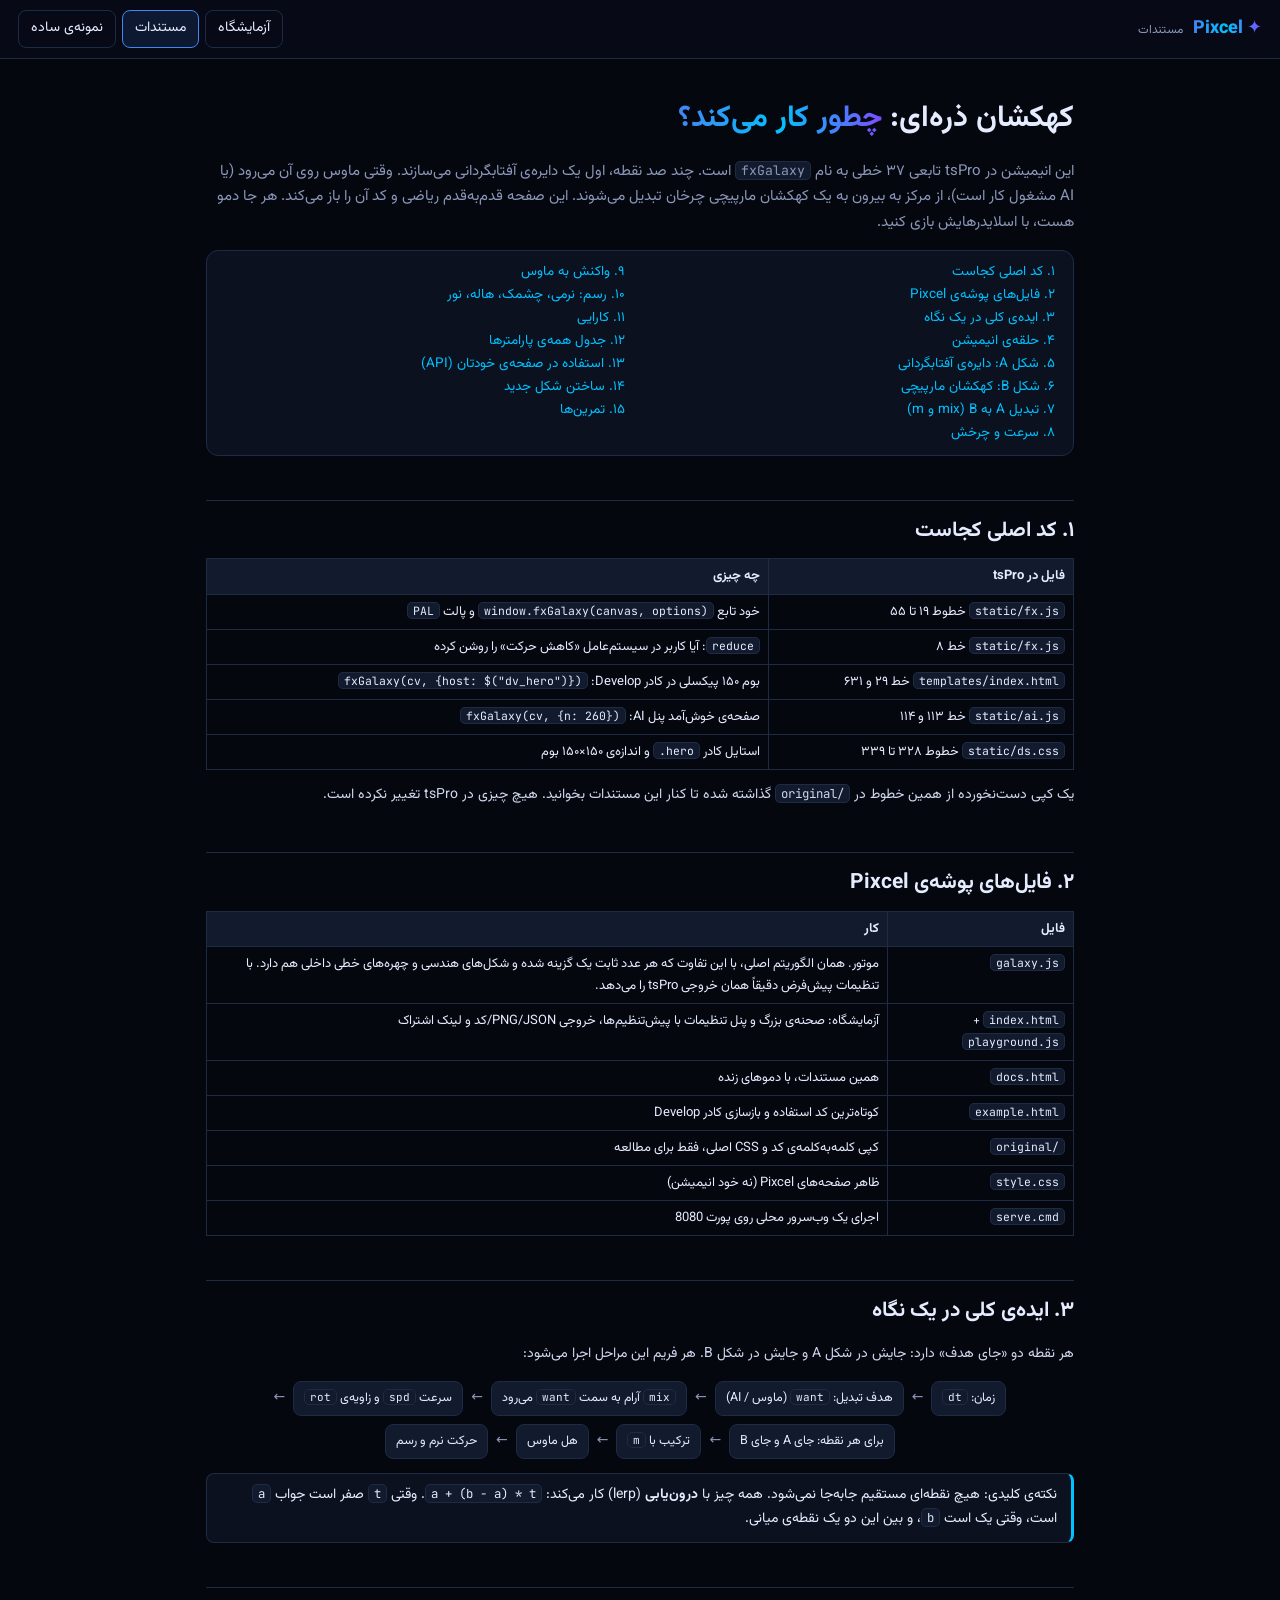
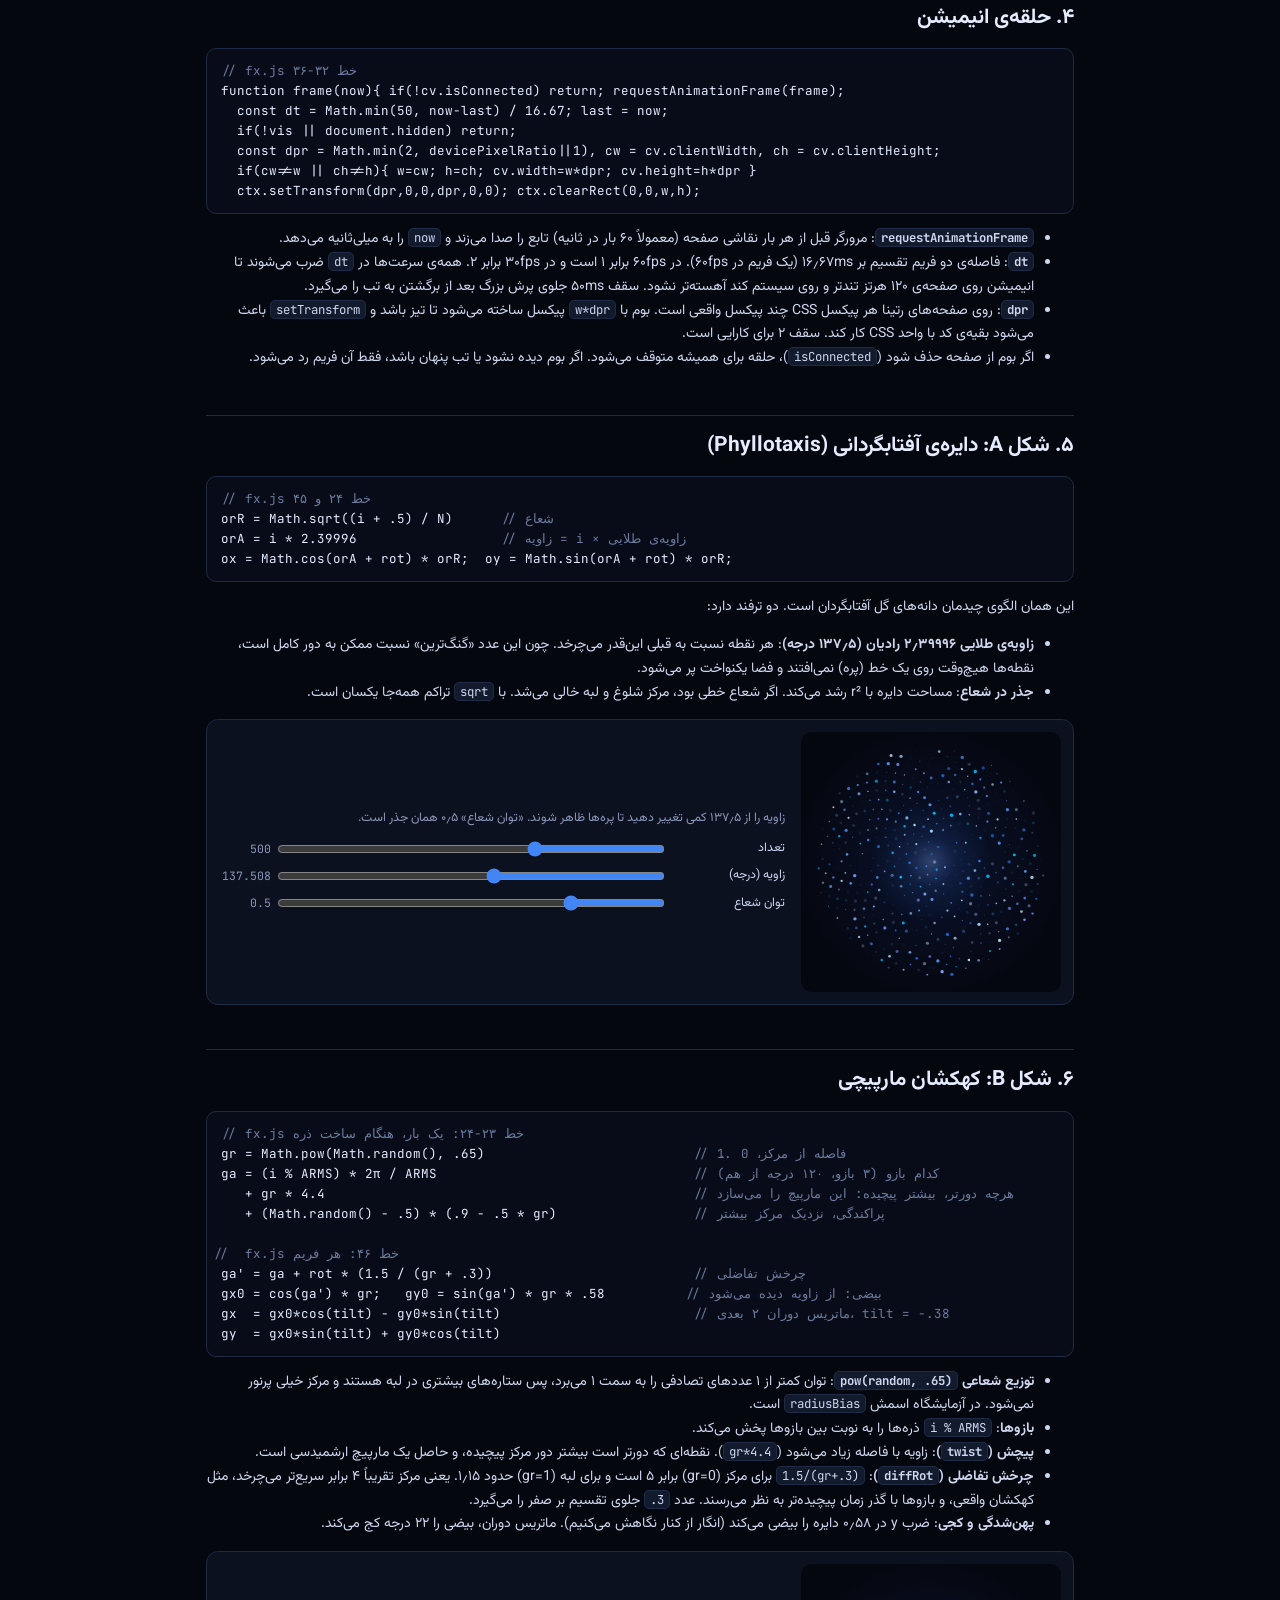
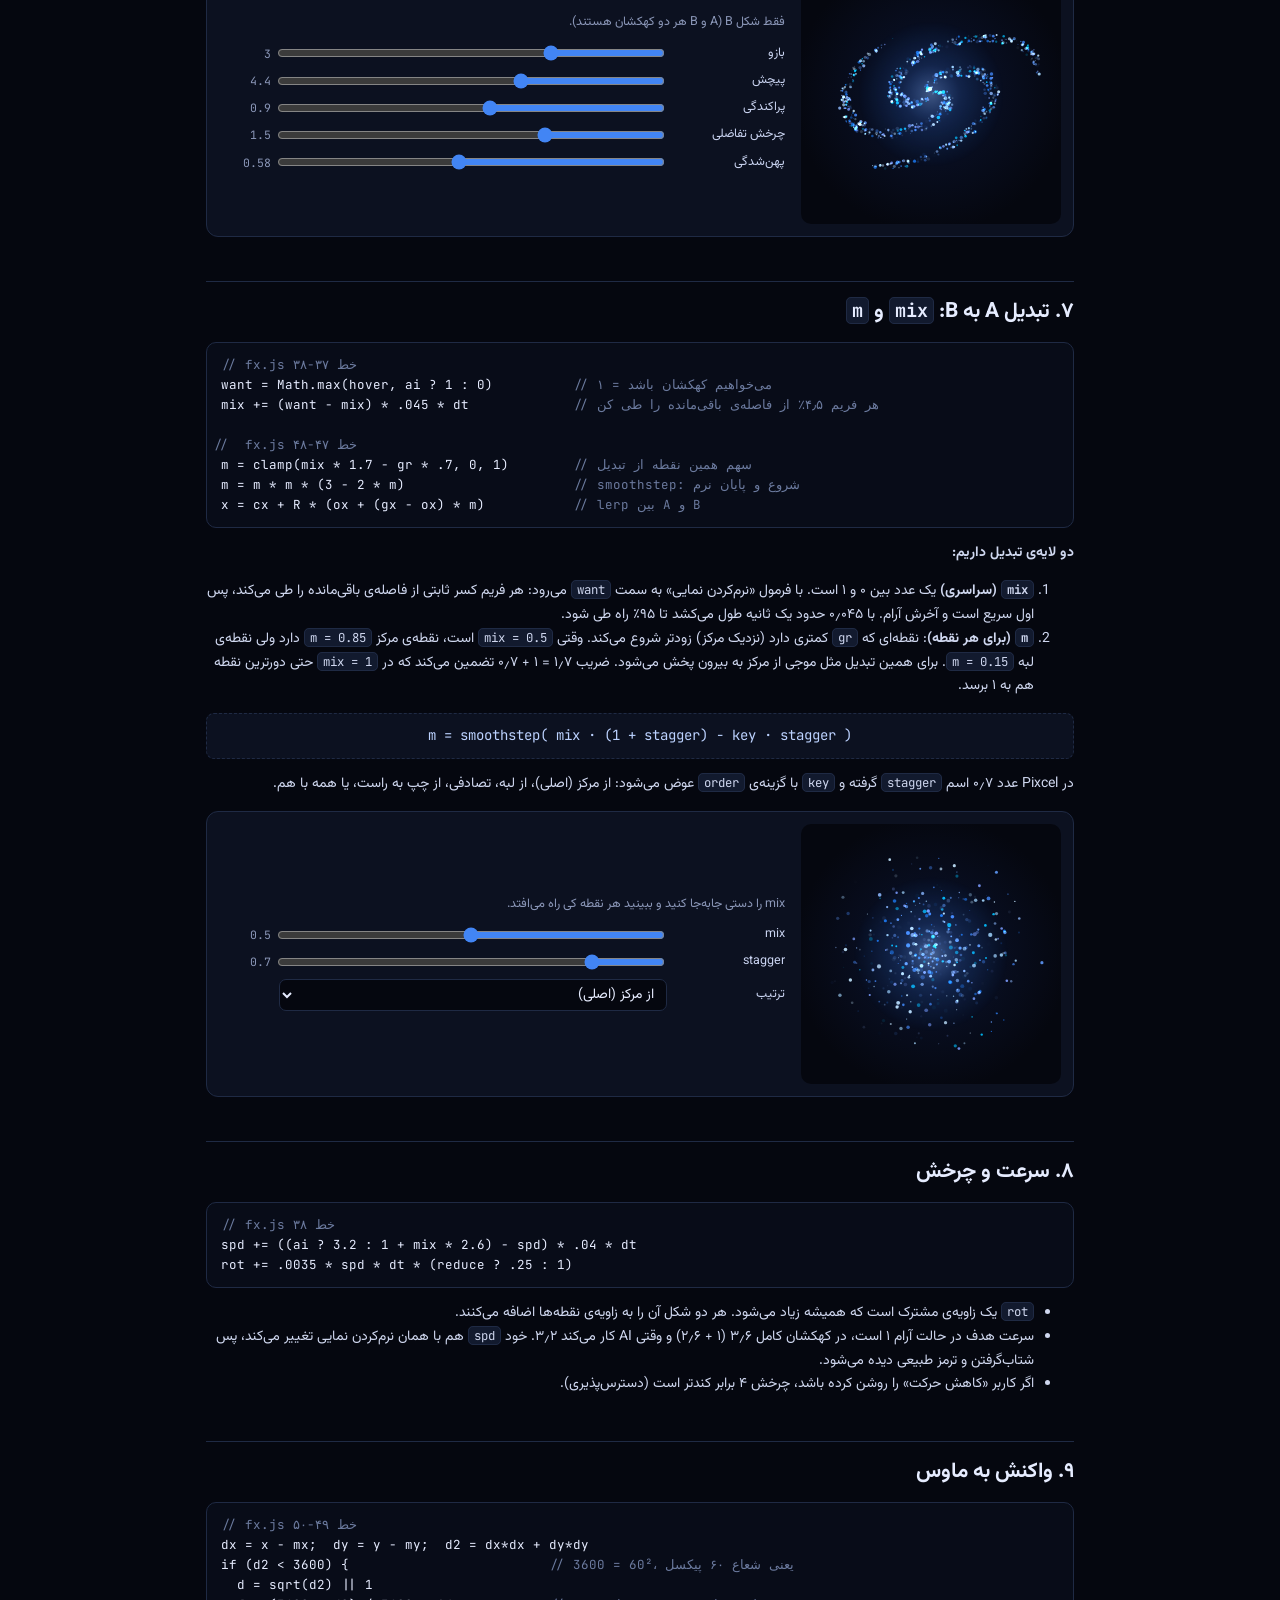
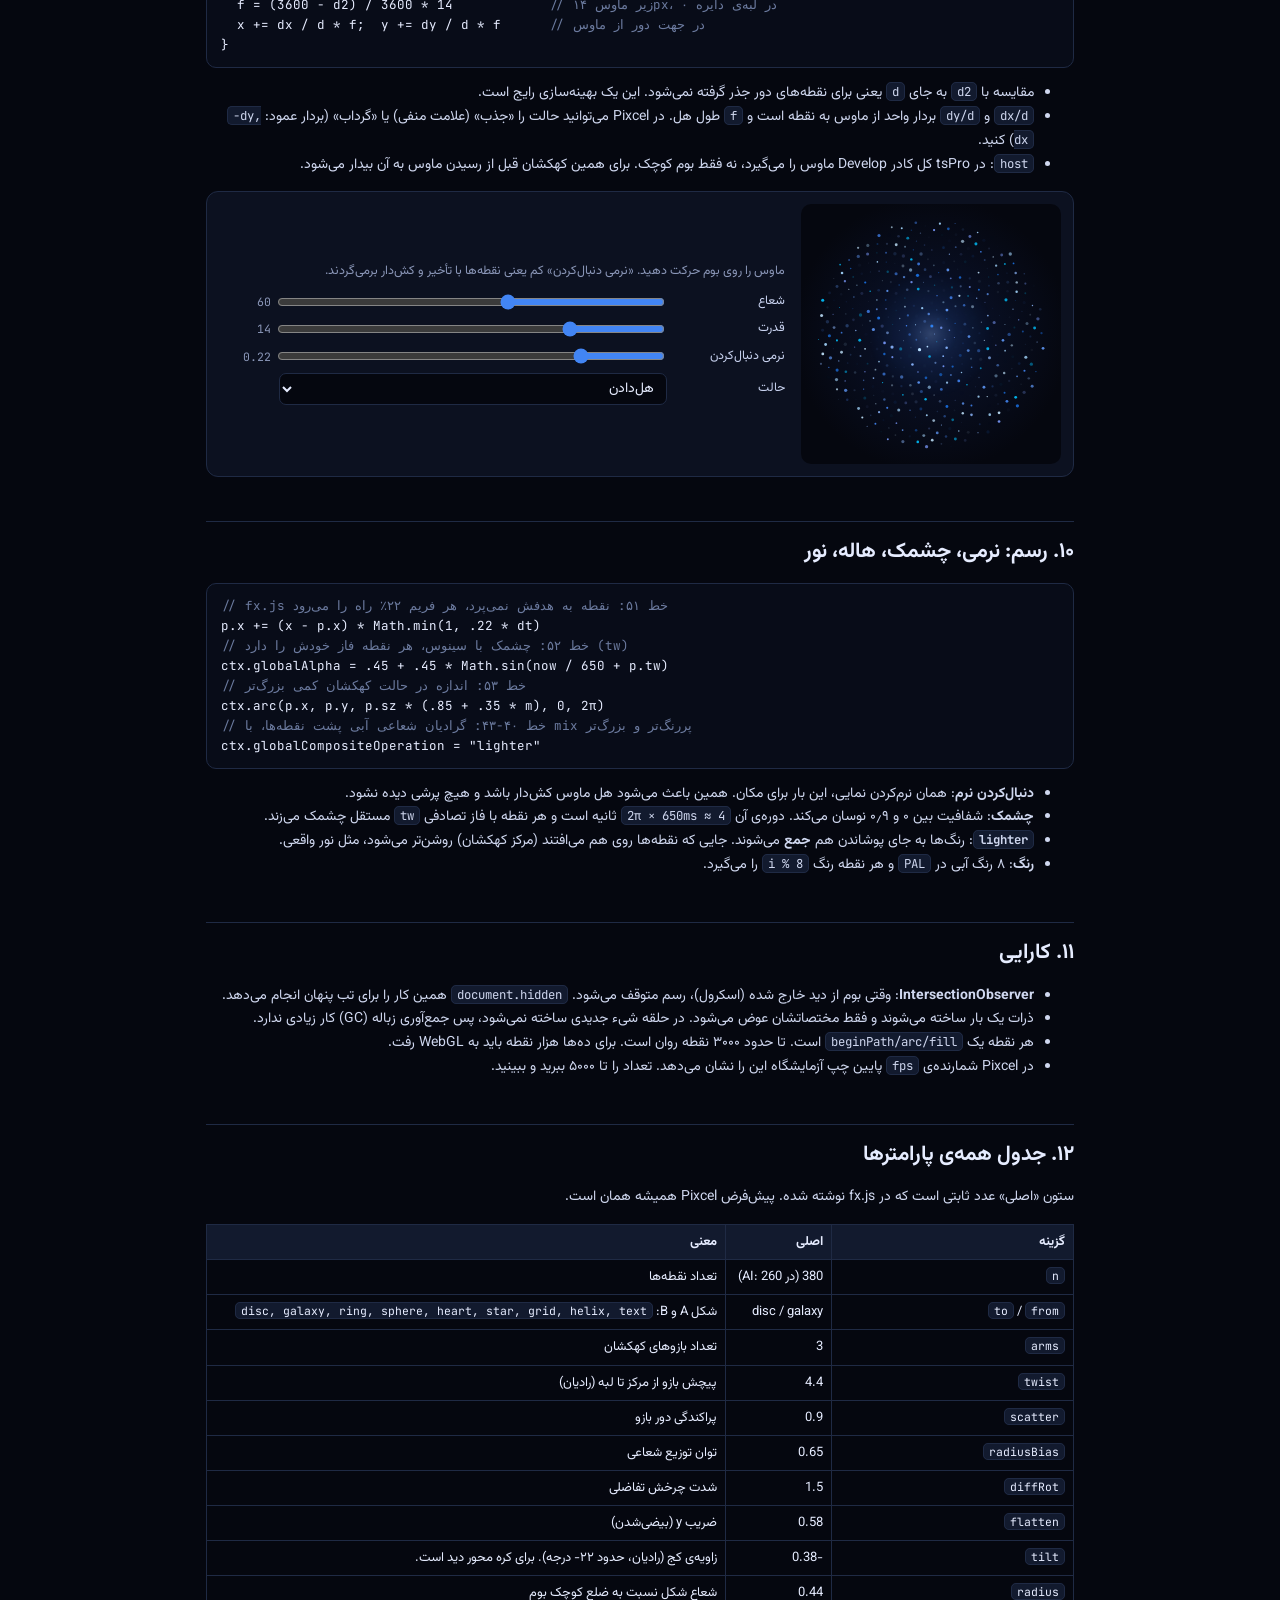
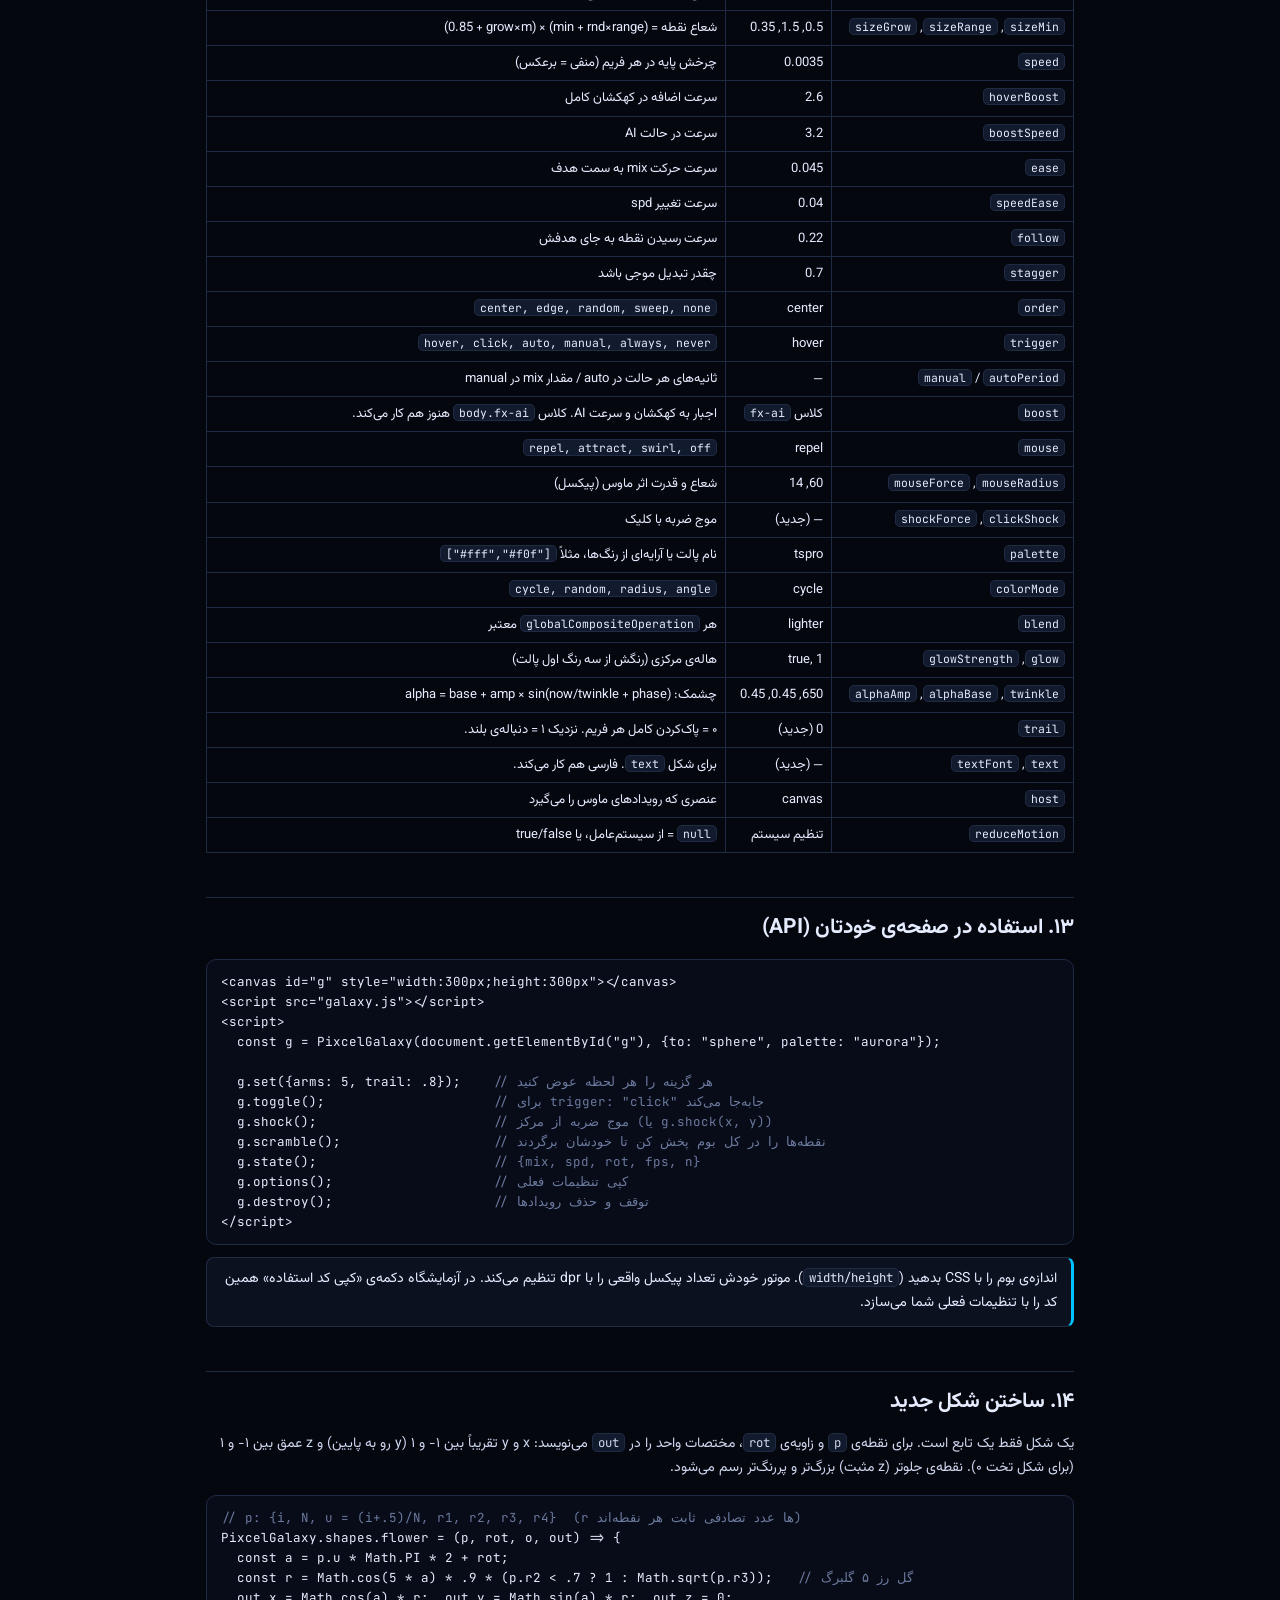
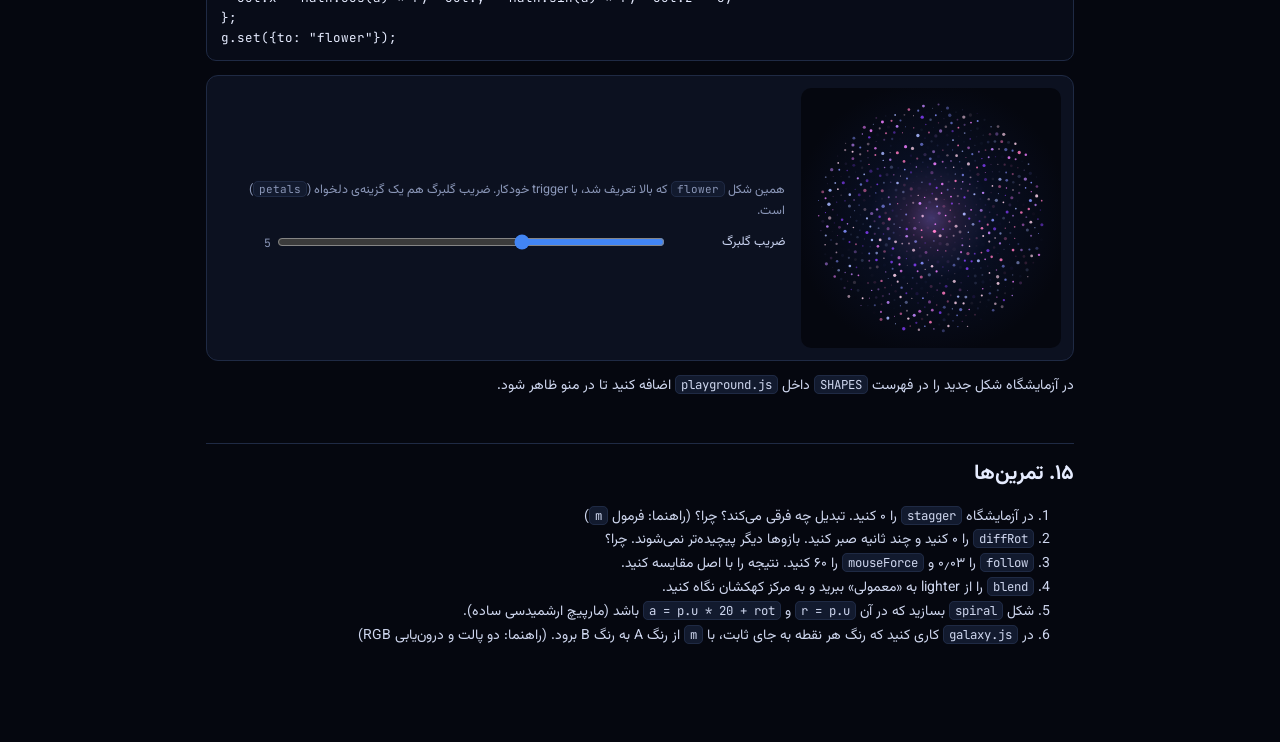
==== docs.html @ 3e014ab6 "2026-20-10 import preview" ====
<!doctype html>
<html lang="fa" dir="rtl">
<head>
<meta charset="utf-8">
<meta name="viewport" content="width=device-width,initial-scale=1">
<title>Pixcel Galaxy Docs</title>
<link rel="stylesheet" href="style.css">
</head>
<body>
<header class="top">
 <div class="brand"><span class="grad">✦ Pixcel</span><small>مستندات</small></div>
 <nav><a href="index.html">آزمایشگاه</a><a class="on" href="docs.html">مستندات</a><a href="example.html">نمونه‌ی ساده</a></nav>
</header>

<article class="doc">
<h1>کهکشان ذره‌ای: <span class="grad">چطور کار می‌کند؟</span></h1>
<p class="lead">این انیمیشن در tsPro تابعی ۳۷ خطی به نام <code>fxGalaxy</code> است. چند صد نقطه، اول یک دایره‌ی آفتابگردانی می‌سازند. وقتی ماوس روی آن می‌رود (یا AI مشغول کار است)، از مرکز به بیرون به یک کهکشان مارپیچی چرخان تبدیل می‌شوند. این صفحه قدم‌به‌قدم ریاضی و کد آن را باز می‌کند. هر جا دمو هست، با اسلایدرهایش بازی کنید.</p>

<div class="toc">
 <a href="#src">۱. کد اصلی کجاست</a><br>
 <a href="#files">۲. فایل‌های پوشه‌ی Pixcel</a><br>
 <a href="#idea">۳. ایده‌ی کلی در یک نگاه</a><br>
 <a href="#loop">۴. حلقه‌ی انیمیشن</a><br>
 <a href="#disc">۵. شکل A: دایره‌ی آفتابگردانی</a><br>
 <a href="#galaxy">۶. شکل B: کهکشان مارپیچی</a><br>
 <a href="#morph">۷. تبدیل A به B (mix و m)</a><br>
 <a href="#speed">۸. سرعت و چرخش</a><br>
 <a href="#mouse">۹. واکنش به ماوس</a><br>
 <a href="#draw">۱۰. رسم: نرمی، چشمک، هاله، نور</a><br>
 <a href="#perf">۱۱. کارایی</a><br>
 <a href="#params">۱۲. جدول همه‌ی پارامترها</a><br>
 <a href="#api">۱۳. استفاده در صفحه‌ی خودتان (API)</a><br>
 <a href="#newshape">۱۴. ساختن شکل جدید</a><br>
 <a href="#ex">۱۵. تمرین‌ها</a>
</div>

<!-- ============================================================ -->
<h2 id="src">۱. کد اصلی کجاست</h2>
<table>
 <tr><th>فایل در tsPro</th><th>چه چیزی</th></tr>
 <tr><td><code>static/fx.js</code> خطوط ۱۹ تا ۵۵</td><td>خود تابع <code>window.fxGalaxy(canvas, options)</code> و پالت <code>PAL</code></td></tr>
 <tr><td><code>static/fx.js</code> خط ۸</td><td><code>reduce</code>: آیا کاربر در سیستم‌عامل «کاهش حرکت» را روشن کرده</td></tr>
 <tr><td><code>templates/index.html</code> خط ۲۹ و ۶۳۱</td><td>بوم ۱۵۰ پیکسلی در کادر Develop: <code>fxGalaxy(cv, {host: $("dv_hero")})</code></td></tr>
 <tr><td><code>static/ai.js</code> خط ۱۱۳ و ۱۱۴</td><td>صفحه‌ی خوش‌آمد پنل AI: <code>fxGalaxy(cv, {n: 260})</code></td></tr>
 <tr><td><code>static/ds.css</code> خطوط ۳۲۸ تا ۳۳۹</td><td>استایل کادر <code>.hero</code> و اندازه‌ی ۱۵۰×۱۵۰ بوم</td></tr>
</table>
<p>یک کپی دست‌نخورده از همین خطوط در <code>original/</code> گذاشته شده تا کنار این مستندات بخوانید. هیچ چیزی در tsPro تغییر نکرده است.</p>

<!-- ============================================================ -->
<h2 id="files">۲. فایل‌های پوشه‌ی Pixcel</h2>
<table>
 <tr><th>فایل</th><th>کار</th></tr>
 <tr><td><code>galaxy.js</code></td><td>موتور. همان الگوریتم اصلی، با این تفاوت که هر عدد ثابت یک گزینه شده و شکل‌های هندسی و چهره‌های خطی داخلی هم دارد. با تنظیمات پیش‌فرض دقیقاً همان خروجی tsPro را می‌دهد.</td></tr>
 <tr><td><code>index.html</code> + <code>playground.js</code></td><td>آزمایشگاه: صحنه‌ی بزرگ و پنل تنظیمات با پیش‌تنظیم‌ها، خروجی PNG/JSON/کد و لینک اشتراک</td></tr>
 <tr><td><code>docs.html</code></td><td>همین مستندات، با دموهای زنده</td></tr>
 <tr><td><code>example.html</code></td><td>کوتاه‌ترین کد استفاده و بازسازی کادر Develop</td></tr>
 <tr><td><code>original/</code></td><td>کپی کلمه‌به‌کلمه‌ی کد و CSS اصلی، فقط برای مطالعه</td></tr>
 <tr><td><code>style.css</code></td><td>ظاهر صفحه‌های Pixcel (نه خود انیمیشن)</td></tr>
 <tr><td><code>serve.cmd</code></td><td>اجرای یک وب‌سرور محلی روی پورت 8080</td></tr>
</table>

<!-- ============================================================ -->
<h2 id="idea">۳. ایده‌ی کلی در یک نگاه</h2>
<p>هر نقطه دو «جای هدف» دارد: جایش در شکل A و جایش در شکل B. هر فریم این مراحل اجرا می‌شود:</p>
<div class="flow">
 <span>زمان: <code>dt</code></span><b>←</b>
 <span>هدف تبدیل: <code>want</code> (ماوس / AI)</span><b>←</b>
 <span><code>mix</code> آرام به سمت <code>want</code> می‌رود</span><b>←</b>
 <span>سرعت <code>spd</code> و زاویه‌ی <code>rot</code></span><b>←</b>
 <span>برای هر نقطه: جای A و جای B</span><b>←</b>
 <span>ترکیب با <code>m</code></span><b>←</b>
 <span>هل ماوس</span><b>←</b>
 <span>حرکت نرم و رسم</span>
</div>
<div class="note">نکته‌ی کلیدی: هیچ نقطه‌ای مستقیم جابه‌جا نمی‌شود. همه چیز با <b>درون‌یابی</b> (lerp) کار می‌کند: <code>a + (b - a) * t</code>. وقتی <code>t</code> صفر است جواب <code>a</code> است، وقتی یک است <code>b</code>، و بین این دو یک نقطه‌ی میانی.</div>

<!-- ============================================================ -->
<h2 id="loop">۴. حلقه‌ی انیمیشن</h2>
<pre><span class="c">// fx.js خط ۳۲-۳۶</span>
function frame(now){ if(!cv.isConnected) return; requestAnimationFrame(frame);
  const dt = Math.min(50, now-last) / 16.67; last = now;
  if(!vis || document.hidden) return;
  const dpr = Math.min(2, devicePixelRatio||1), cw = cv.clientWidth, ch = cv.clientHeight;
  if(cw!=w || ch!=h){ w=cw; h=ch; cv.width=w*dpr; cv.height=h*dpr }
  ctx.setTransform(dpr,0,0,dpr,0,0); ctx.clearRect(0,0,w,h);</pre>
<ul>
 <li><b><code>requestAnimationFrame</code></b>: مرورگر قبل از هر بار نقاشی صفحه (معمولاً ۶۰ بار در ثانیه) تابع را صدا می‌زند و <code>now</code> را به میلی‌ثانیه می‌دهد.</li>
 <li><b><code>dt</code></b>: فاصله‌ی دو فریم تقسیم بر ۱۶٫۶۷ms (یک فریم در ۶۰fps). در ۶۰fps برابر ۱ است و در ۳۰fps برابر ۲. همه‌ی سرعت‌ها در <code>dt</code> ضرب می‌شوند تا انیمیشن روی صفحه‌ی ۱۲۰ هرتز تندتر و روی سیستم کند آهسته‌تر نشود. سقف ۵۰ms جلوی پرش بزرگ بعد از برگشتن به تب را می‌گیرد.</li>
 <li><b><code>dpr</code></b>: روی صفحه‌های رتینا هر پیکسل CSS چند پیکسل واقعی است. بوم با <code>w*dpr</code> پیکسل ساخته می‌شود تا تیز باشد و <code>setTransform</code> باعث می‌شود بقیه‌ی کد با واحد CSS کار کند. سقف ۲ برای کارایی است.</li>
 <li>اگر بوم از صفحه حذف شود (<code>isConnected</code>)، حلقه برای همیشه متوقف می‌شود. اگر بوم دیده نشود یا تب پنهان باشد، فقط آن فریم رد می‌شود.</li>
</ul>

<!-- ============================================================ -->
<h2 id="disc">۵. شکل A: دایره‌ی آفتابگردانی (Phyllotaxis)</h2>
<pre><span class="c">// fx.js خط ۲۴ و ۴۵</span>
orR = Math.sqrt((i + .5) / N)      <span class="c">// شعاع</span>
orA = i * 2.39996                  <span class="c">// زاویه = i × زاویه‌ی طلایی</span>
ox = Math.cos(orA + rot) * orR;  oy = Math.sin(orA + rot) * orR;</pre>
<p>این همان الگوی چیدمان دانه‌های گل آفتابگردان است. دو ترفند دارد:</p>
<ul>
 <li><b>زاویه‌ی طلایی ۲٫۳۹۹۹۶ رادیان (۱۳۷٫۵ درجه)</b>: هر نقطه نسبت به قبلی این‌قدر می‌چرخد. چون این عدد «گنگ‌ترین» نسبت ممکن به دور کامل است، نقطه‌ها هیچ‌وقت روی یک خط (پره) نمی‌افتند و فضا یکنواخت پر می‌شود.</li>
 <li><b>جذر در شعاع</b>: مساحت دایره با r² رشد می‌کند. اگر شعاع خطی بود، مرکز شلوغ و لبه خالی می‌شد. با <code>sqrt</code> تراکم همه‌جا یکسان است.</li>
</ul>
<div class="demo" id="d1"><canvas></canvas><div><div class="cap">زاویه را از ۱۳۷٫۵ کمی تغییر دهید تا پره‌ها ظاهر شوند. «توان شعاع» ۰٫۵ همان جذر است.</div></div></div>

<!-- ============================================================ -->
<h2 id="galaxy">۶. شکل B: کهکشان مارپیچی</h2>
<pre><span class="c">// fx.js خط ۲۳-۲۴: یک بار، هنگام ساخت ذره</span>
gr = Math.pow(Math.random(), .65)                          <span class="c">// فاصله از مرکز، 0..1</span>
ga = (i % ARMS) * 2π / ARMS                                <span class="c">// کدام بازو (۳ بازو، ۱۲۰ درجه از هم)</span>
   + gr * 4.4                                              <span class="c">// هرچه دورتر، بیشتر پیچیده: این مارپیچ را می‌سازد</span>
   + (Math.random() - .5) * (.9 - .5 * gr)                 <span class="c">// پراکندگی، نزدیک مرکز بیشتر</span>

<span class="c">// fx.js خط ۴۶: هر فریم</span>
ga' = ga + rot * (1.5 / (gr + .3))                         <span class="c">// چرخش تفاضلی</span>
gx0 = cos(ga') * gr;   gy0 = sin(ga') * gr * .58          <span class="c">// بیضی: از زاویه دیده می‌شود</span>
gx  = gx0*cos(tilt) - gy0*sin(tilt)                        <span class="c">// ماتریس دوران ۲ بعدی، tilt = -.38</span>
gy  = gx0*sin(tilt) + gy0*cos(tilt)</pre>
<ul>
 <li><b>توزیع شعاعی <code>pow(random, .65)</code></b>: توان کمتر از ۱ عددهای تصادفی را به سمت ۱ می‌برد، پس ستاره‌های بیشتری در لبه هستند و مرکز خیلی پرنور نمی‌شود. در آزمایشگاه اسمش <code>radiusBias</code> است.</li>
 <li><b>بازوها</b>: <code>i % ARMS</code> ذره‌ها را به نوبت بین بازوها پخش می‌کند.</li>
 <li><b>پیچش (<code>twist</code>)</b>: زاویه با فاصله زیاد می‌شود (<code>gr*4.4</code>). نقطه‌ای که دورتر است بیشتر دور مرکز پیچیده، و حاصل یک مارپیچ ارشمیدسی است.</li>
 <li><b>چرخش تفاضلی (<code>diffRot</code>)</b>: <code>1.5/(gr+.3)</code> برای مرکز (gr=0) برابر ۵ است و برای لبه (gr=1) حدود ۱٫۱۵. یعنی مرکز تقریباً ۴ برابر سریع‌تر می‌چرخد، مثل کهکشان واقعی، و بازوها با گذر زمان پیچیده‌تر به نظر می‌رسند. عدد <code>.3</code> جلوی تقسیم بر صفر را می‌گیرد.</li>
 <li><b>پهن‌شدگی و کجی</b>: ضرب y در ۰٫۵۸ دایره را بیضی می‌کند (انگار از کنار نگاهش می‌کنیم). ماتریس دوران، بیضی را ۲۲ درجه کج می‌کند.</li>
</ul>
<div class="demo" id="d2"><canvas></canvas><div><div class="cap">فقط شکل B (A و B هر دو کهکشان هستند).</div></div></div>

<!-- ============================================================ -->
<h2 id="morph">۷. تبدیل A به B: <code>mix</code> و <code>m</code></h2>
<pre><span class="c">// fx.js خط ۳۷-۳۸</span>
want = Math.max(hover, ai ? 1 : 0)          <span class="c">// ۱ = می‌خواهیم کهکشان باشد</span>
mix += (want - mix) * .045 * dt             <span class="c">// هر فریم ۴٫۵٪ از فاصله‌ی باقی‌مانده را طی کن</span>

<span class="c">// fx.js خط ۴۷-۴۸</span>
m = clamp(mix * 1.7 - gr * .7, 0, 1)        <span class="c">// سهم همین نقطه از تبدیل</span>
m = m * m * (3 - 2 * m)                     <span class="c">// smoothstep: شروع و پایان نرم</span>
x = cx + R * (ox + (gx - ox) * m)           <span class="c">// lerp بین A و B</span></pre>
<p><b>دو لایه‌ی تبدیل داریم:</b></p>
<ol>
 <li><b><code>mix</code> (سراسری)</b> یک عدد بین ۰ و ۱ است. با فرمول «نرم‌کردن نمایی» به سمت <code>want</code> می‌رود: هر فریم کسر ثابتی از فاصله‌ی باقی‌مانده را طی می‌کند، پس اول سریع است و آخرش آرام. با ۰٫۰۴۵ حدود یک ثانیه طول می‌کشد تا ۹۵٪ راه طی شود.</li>
 <li><b><code>m</code> (برای هر نقطه)</b>: نقطه‌ای که <code>gr</code> کمتری دارد (نزدیک مرکز) زودتر شروع می‌کند. وقتی <code>mix = 0.5</code> است، نقطه‌ی مرکز <code>m = 0.85</code> دارد ولی نقطه‌ی لبه <code>m = 0.15</code>. برای همین تبدیل مثل موجی از مرکز به بیرون پخش می‌شود. ضریب ۱٫۷ = ۱ + ۰٫۷ تضمین می‌کند که در <code>mix = 1</code> حتی دورترین نقطه هم به ۱ برسد.</li>
</ol>
<div class="formula">m = smoothstep( mix · (1 + stagger) − key · stagger )</div>
<p>در Pixcel عدد ۰٫۷ اسم <code>stagger</code> گرفته و <code>key</code> با گزینه‌ی <code>order</code> عوض می‌شود: از مرکز (اصلی)، از لبه، تصادفی، از چپ به راست، یا همه با هم.</p>
<div class="demo" id="d3"><canvas></canvas><div><div class="cap">mix را دستی جابه‌جا کنید و ببینید هر نقطه کی راه می‌افتد.</div></div></div>

<!-- ============================================================ -->
<h2 id="speed">۸. سرعت و چرخش</h2>
<pre><span class="c">// fx.js خط ۳۸</span>
spd += ((ai ? 3.2 : 1 + mix * 2.6) - spd) * .04 * dt
rot += .0035 * spd * dt * (reduce ? .25 : 1)</pre>
<ul>
 <li><code>rot</code> یک زاویه‌ی مشترک است که همیشه زیاد می‌شود. هر دو شکل آن را به زاویه‌ی نقطه‌ها اضافه می‌کنند.</li>
 <li>سرعت هدف در حالت آرام ۱ است، در کهکشان کامل ۳٫۶ (۱ + ۲٫۶) و وقتی AI کار می‌کند ۳٫۲. خود <code>spd</code> هم با همان نرم‌کردن نمایی تغییر می‌کند، پس شتاب‌گرفتن و ترمز طبیعی دیده می‌شود.</li>
 <li>اگر کاربر «کاهش حرکت» را روشن کرده باشد، چرخش ۴ برابر کندتر است (دسترس‌پذیری).</li>
</ul>

<!-- ============================================================ -->
<h2 id="mouse">۹. واکنش به ماوس</h2>
<pre><span class="c">// fx.js خط ۴۹-۵۰</span>
dx = x - mx;  dy = y - my;  d2 = dx*dx + dy*dy
if (d2 < 3600) {                         <span class="c">// 3600 = 60²، یعنی شعاع ۶۰ پیکسل</span>
  d = sqrt(d2) || 1
  f = (3600 - d2) / 3600 * 14            <span class="c">// زیر ماوس ۱۴px، در لبه‌ی دایره ۰</span>
  x += dx / d * f;  y += dy / d * f      <span class="c">// در جهت دور از ماوس</span>
}</pre>
<ul>
 <li>مقایسه با <code>d2</code> به جای <code>d</code> یعنی برای نقطه‌های دور جذر گرفته نمی‌شود. این یک بهینه‌سازی رایج است.</li>
 <li><code>dx/d</code> و <code>dy/d</code> بردار واحد از ماوس به نقطه است و <code>f</code> طول هل. در Pixcel می‌توانید حالت را «جذب» (علامت منفی) یا «گرداب» (بردار عمود: <code>-dy, dx</code>) کنید.</li>
 <li><code>host</code>: در tsPro کل کادر Develop ماوس را می‌گیرد، نه فقط بوم کوچک. برای همین کهکشان قبل از رسیدن ماوس به آن بیدار می‌شود.</li>
</ul>
<div class="demo" id="d4"><canvas></canvas><div><div class="cap">ماوس را روی بوم حرکت دهید. «نرمی دنبال‌کردن» کم یعنی نقطه‌ها با تأخیر و کش‌دار برمی‌گردند.</div></div></div>

<!-- ============================================================ -->
<h2 id="draw">۱۰. رسم: نرمی، چشمک، هاله، نور</h2>
<pre><span class="c">// fx.js خط ۵۱: نقطه به هدفش نمی‌پرد، هر فریم ۲۲٪ راه را می‌رود</span>
p.x += (x - p.x) * Math.min(1, .22 * dt)
<span class="c">// خط ۵۲: چشمک با سینوس، هر نقطه فاز خودش را دارد (tw)</span>
ctx.globalAlpha = .45 + .45 * Math.sin(now / 650 + p.tw)
<span class="c">// خط ۵۳: اندازه در حالت کهکشان کمی بزرگ‌تر</span>
ctx.arc(p.x, p.y, p.sz * (.85 + .35 * m), 0, 2π)
<span class="c">// خط ۴۰-۴۳: گرادیان شعاعی آبی پشت نقطه‌ها، با mix پررنگ‌تر و بزرگ‌تر</span>
ctx.globalCompositeOperation = "lighter"</pre>
<ul>
 <li><b>دنبال‌کردن نرم</b>: همان نرم‌کردن نمایی، این بار برای مکان. همین باعث می‌شود هل ماوس کش‌دار باشد و هیچ پرشی دیده نشود.</li>
 <li><b>چشمک</b>: شفافیت بین ۰ و ۰٫۹ نوسان می‌کند. دوره‌ی آن <code>2π × 650ms ≈ 4</code> ثانیه است و هر نقطه با فاز تصادفی <code>tw</code> مستقل چشمک می‌زند.</li>
 <li><b><code>lighter</code></b>: رنگ‌ها به جای پوشاندن هم <b>جمع</b> می‌شوند. جایی که نقطه‌ها روی هم می‌افتند (مرکز کهکشان) روشن‌تر می‌شود، مثل نور واقعی.</li>
 <li><b>رنگ</b>: ۸ رنگ آبی در <code>PAL</code> و هر نقطه رنگ <code>i % 8</code> را می‌گیرد.</li>
</ul>

<!-- ============================================================ -->
<h2 id="perf">۱۱. کارایی</h2>
<ul>
 <li><b>IntersectionObserver</b>: وقتی بوم از دید خارج شده (اسکرول)، رسم متوقف می‌شود. <code>document.hidden</code> همین کار را برای تب پنهان انجام می‌دهد.</li>
 <li>ذرات یک بار ساخته می‌شوند و فقط مختصاتشان عوض می‌شود. در حلقه شیء جدیدی ساخته نمی‌شود، پس جمع‌آوری زباله (GC) کار زیادی ندارد.</li>
 <li>هر نقطه یک <code>beginPath/arc/fill</code> است. تا حدود ۳۰۰۰ نقطه روان است. برای ده‌ها هزار نقطه باید به WebGL رفت.</li>
 <li>در Pixcel شمارنده‌ی <code>fps</code> پایین چپ آزمایشگاه این را نشان می‌دهد. تعداد را تا ۵۰۰۰ ببرید و ببینید.</li>
</ul>

<!-- ============================================================ -->
<h2 id="params">۱۲. جدول همه‌ی پارامترها</h2>
<p>ستون «اصلی» عدد ثابتی است که در fx.js نوشته شده. پیش‌فرض Pixcel همیشه همان است.</p>
<table>
 <tr><th>گزینه</th><th>اصلی</th><th>معنی</th></tr>
 <tr><td><code>n</code></td><td>380 (در AI: 260)</td><td>تعداد نقطه‌ها</td></tr>
 <tr><td><code>from</code> / <code>to</code></td><td>disc / galaxy</td><td>شکل A و B: <code>disc, galaxy, ring, sphere, heart, star, grid, helix, text</code></td></tr>
 <tr><td><code>arms</code></td><td>3</td><td>تعداد بازوهای کهکشان</td></tr>
 <tr><td><code>twist</code></td><td>4.4</td><td>پیچش بازو از مرکز تا لبه (رادیان)</td></tr>
 <tr><td><code>scatter</code></td><td>0.9</td><td>پراکندگی دور بازو</td></tr>
 <tr><td><code>radiusBias</code></td><td>0.65</td><td>توان توزیع شعاعی</td></tr>
 <tr><td><code>diffRot</code></td><td>1.5</td><td>شدت چرخش تفاضلی</td></tr>
 <tr><td><code>flatten</code></td><td>0.58</td><td>ضریب y (بیضی‌شدن)</td></tr>
 <tr><td><code>tilt</code></td><td>-0.38</td><td>زاویه‌ی کج (رادیان، حدود ۲۲- درجه). برای کره محور دید است.</td></tr>
 <tr><td><code>radius</code></td><td>0.44</td><td>شعاع شکل نسبت به ضلع کوچک بوم</td></tr>
 <tr><td><code>sizeMin</code>, <code>sizeRange</code>, <code>sizeGrow</code></td><td>0.5, 1.5, 0.35</td><td>شعاع نقطه = (min + rnd×range) × (0.85 + grow×m)</td></tr>
 <tr><td><code>speed</code></td><td>0.0035</td><td>چرخش پایه در هر فریم (منفی = برعکس)</td></tr>
 <tr><td><code>hoverBoost</code></td><td>2.6</td><td>سرعت اضافه در کهکشان کامل</td></tr>
 <tr><td><code>boostSpeed</code></td><td>3.2</td><td>سرعت در حالت AI</td></tr>
 <tr><td><code>ease</code></td><td>0.045</td><td>سرعت حرکت mix به سمت هدف</td></tr>
 <tr><td><code>speedEase</code></td><td>0.04</td><td>سرعت تغییر spd</td></tr>
 <tr><td><code>follow</code></td><td>0.22</td><td>سرعت رسیدن نقطه به جای هدفش</td></tr>
 <tr><td><code>stagger</code></td><td>0.7</td><td>چقدر تبدیل موجی باشد</td></tr>
 <tr><td><code>order</code></td><td>center</td><td><code>center, edge, random, sweep, none</code></td></tr>
 <tr><td><code>trigger</code></td><td>hover</td><td><code>hover, click, auto, manual, always, never</code></td></tr>
 <tr><td><code>autoPeriod</code> / <code>manual</code></td><td>—</td><td>ثانیه‌های هر حالت در auto / مقدار mix در manual</td></tr>
 <tr><td><code>boost</code></td><td>کلاس <code>fx-ai</code></td><td>اجبار به کهکشان و سرعت AI. کلاس <code>body.fx-ai</code> هنوز هم کار می‌کند.</td></tr>
 <tr><td><code>mouse</code></td><td>repel</td><td><code>repel, attract, swirl, off</code></td></tr>
 <tr><td><code>mouseRadius</code>, <code>mouseForce</code></td><td>60, 14</td><td>شعاع و قدرت اثر ماوس (پیکسل)</td></tr>
 <tr><td><code>clickShock</code>, <code>shockForce</code></td><td>— (جدید)</td><td>موج ضربه با کلیک</td></tr>
 <tr><td><code>palette</code></td><td>tspro</td><td>نام پالت یا آرایه‌ای از رنگ‌ها، مثلاً <code>["#fff","#f0f"]</code></td></tr>
 <tr><td><code>colorMode</code></td><td>cycle</td><td><code>cycle, random, radius, angle</code></td></tr>
 <tr><td><code>blend</code></td><td>lighter</td><td>هر <code>globalCompositeOperation</code> معتبر</td></tr>
 <tr><td><code>glow</code>, <code>glowStrength</code></td><td>true, 1</td><td>هاله‌ی مرکزی (رنگش از سه رنگ اول پالت)</td></tr>
 <tr><td><code>twinkle</code>, <code>alphaBase</code>, <code>alphaAmp</code></td><td>650, 0.45, 0.45</td><td>چشمک: alpha = base + amp × sin(now/twinkle + phase)</td></tr>
 <tr><td><code>trail</code></td><td>0 (جدید)</td><td>۰ = پاک‌کردن کامل هر فریم. نزدیک ۱ = دنباله‌ی بلند.</td></tr>
 <tr><td><code>text</code>, <code>textFont</code></td><td>— (جدید)</td><td>برای شکل <code>text</code>. فارسی هم کار می‌کند.</td></tr>
 <tr><td><code>host</code></td><td>canvas</td><td>عنصری که رویدادهای ماوس را می‌گیرد</td></tr>
 <tr><td><code>reduceMotion</code></td><td>تنظیم سیستم</td><td><code>null</code> = از سیستم‌عامل، یا true/false</td></tr>
</table>

<!-- ============================================================ -->
<h2 id="api">۱۳. استفاده در صفحه‌ی خودتان (API)</h2>
<pre>&lt;canvas id="g" style="width:300px;height:300px"&gt;&lt;/canvas&gt;
&lt;script src="galaxy.js"&gt;&lt;/script&gt;
&lt;script&gt;
  const g = PixcelGalaxy(document.getElementById("g"), {to: "sphere", palette: "aurora"});

  g.set({arms: 5, trail: .8});    <span class="c">// هر گزینه را هر لحظه عوض کنید</span>
  g.toggle();                     <span class="c">// برای trigger: "click" جابه‌جا می‌کند</span>
  g.shock();                      <span class="c">// موج ضربه از مرکز (یا g.shock(x, y))</span>
  g.scramble();                   <span class="c">// نقطه‌ها را در کل بوم پخش کن تا خودشان برگردند</span>
  g.state();                      <span class="c">// {mix, spd, rot, fps, n}</span>
  g.options();                    <span class="c">// کپی تنظیمات فعلی</span>
  g.destroy();                    <span class="c">// توقف و حذف رویدادها</span>
&lt;/script&gt;</pre>
<div class="note">اندازه‌ی بوم را با CSS بدهید (<code>width/height</code>). موتور خودش تعداد پیکسل واقعی را با dpr تنظیم می‌کند. در آزمایشگاه دکمه‌ی «کپی کد استفاده» همین کد را با تنظیمات فعلی شما می‌سازد.</div>

<!-- ============================================================ -->
<h2 id="newshape">۱۴. ساختن شکل جدید</h2>
<p>یک شکل فقط یک تابع است. برای نقطه‌ی <code>p</code> و زاویه‌ی <code>rot</code>، مختصات واحد را در <code>out</code> می‌نویسد: x و y تقریباً بین ۱- و ۱ (y رو به پایین) و z عمق بین ۱- و ۱ (برای شکل تخت ۰). نقطه‌ی جلوتر (z مثبت) بزرگ‌تر و پررنگ‌تر رسم می‌شود.</p>
<pre><span class="c">// p: {i, N, u = (i+.5)/N, r1, r2, r3, r4}  (r ها عدد تصادفی ثابت هر نقطه‌اند)</span>
PixcelGalaxy.shapes.flower = (p, rot, o, out) => {
  const a = p.u * Math.PI * 2 + rot;
  const r = Math.cos(5 * a) * .9 * (p.r2 < .7 ? 1 : Math.sqrt(p.r3));   <span class="c">// گل رز ۵ گلبرگ</span>
  out.x = Math.cos(a) * r;  out.y = Math.sin(a) * r;  out.z = 0;
};
g.set({to: "flower"});</pre>
<div class="demo" id="d5"><canvas></canvas><div><div class="cap">همین شکل <code>flower</code> که بالا تعریف شد، با trigger خودکار. ضریب گلبرگ هم یک گزینه‌ی دلخواه (<code>petals</code>) است.</div></div></div>
<p>در آزمایشگاه شکل جدید را در فهرست <code>SHAPES</code> داخل <code>playground.js</code> اضافه کنید تا در منو ظاهر شود.</p>

<!-- ============================================================ -->
<h2 id="ex">۱۵. تمرین‌ها</h2>
<ol>
 <li>در آزمایشگاه <code>stagger</code> را ۰ کنید. تبدیل چه فرقی می‌کند؟ چرا؟ (راهنما: فرمول <code>m</code>)</li>
 <li><code>diffRot</code> را ۰ کنید و چند ثانیه صبر کنید. بازوها دیگر پیچیده‌تر نمی‌شوند. چرا؟</li>
 <li><code>follow</code> را ۰٫۰۳ و <code>mouseForce</code> را ۶۰ کنید. نتیجه را با اصل مقایسه کنید.</li>
 <li><code>blend</code> را از lighter به «معمولی» ببرید و به مرکز کهکشان نگاه کنید.</li>
 <li>شکل <code>spiral</code> بسازید که در آن <code>r = p.u</code> و <code>a = p.u * 20 + rot</code> باشد (مارپیچ ارشمیدسی ساده).</li>
 <li>در <code>galaxy.js</code> کاری کنید که رنگ هر نقطه به جای ثابت، با <code>m</code> از رنگ A به رنگ B برود. (راهنما: دو پالت و درون‌یابی RGB)</li>
</ol>
</article>

<script src="galaxy.js"></script>
<script>
/* doc demos: a canvas + a few sliders bound to g.set() */
PixcelGalaxy.shapes.discDemo = (p, rot, o, out) => {         // disc with a tunable angle and radius power
  const r = Math.pow(p.u, o.rPow), a = p.i * o.angle * Math.PI / 180 + rot;
  out.x = Math.cos(a) * r; out.y = Math.sin(a) * r; out.z = 0;
};
PixcelGalaxy.shapes.flower = (p, rot, o, out) => {
  const a = p.u * Math.PI * 2 + rot;
  const r = Math.cos((o.petals || 5) * a) * .9 * (p.r2 < .7 ? 1 : Math.sqrt(p.r3));
  out.x = Math.cos(a) * r; out.y = Math.sin(a) * r; out.z = 0;
};
function demo(id, opts, ctls) {
  const root = document.getElementById(id), cv = root.querySelector("canvas"), side = root.querySelector("canvas+div");
  const g = PixcelGalaxy(cv, opts);
  for (const c of ctls) {
    if (!(c.k in opts)) opts[c.k] = PixcelGalaxy.defaults[c.k];
    const row = document.createElement("div"); row.className = "ctl" + (c.opts ? " wide" : "");
    const uid = id + "_" + c.k;
    row.innerHTML = `<label for="${uid}">${c.label}</label>`;
    let inp;
    if (c.opts) { inp = document.createElement("select"); for (const [v, l] of Object.entries(c.opts)) inp.add(new Option(l, v)); inp.value = opts[c.k]; }
    else { inp = document.createElement("input"); Object.assign(inp, { type: "range", min: c.min, max: c.max, step: c.step, value: opts[c.k] }); }
    inp.id = uid; row.appendChild(inp);
    const out = document.createElement("output"); out.textContent = c.opts ? "" : opts[c.k]; if (!c.opts) row.appendChild(out);
    inp.oninput = () => { const v = c.opts ? inp.value : +inp.value; out.textContent = v; g.set({ [c.k]: v }); };
    side.appendChild(row);
  }
  return g;
}
demo("d1", { from: "discDemo", to: "discDemo", n: 500, angle: 137.508, rPow: .5, speed: .0015, trigger: "never", mouseRadius: 0 }, [
  { k: "n", label: "تعداد", min: 10, max: 1500, step: 10 },
  { k: "angle", label: "زاویه (درجه)", min: 120, max: 160, step: .01 },
  { k: "rPow", label: "توان شعاع", min: .2, max: 1.5, step: .05 }
]);
demo("d2", { from: "galaxy", to: "galaxy", trigger: "always", n: 900 }, [
  { k: "arms", label: "بازو", min: 1, max: 8, step: 1 },
  { k: "twist", label: "پیچش", min: 0, max: 12, step: .1 },
  { k: "scatter", label: "پراکندگی", min: 0, max: 2, step: .05 },
  { k: "diffRot", label: "چرخش تفاضلی", min: 0, max: 5, step: .1 },
  { k: "flatten", label: "پهن‌شدگی", min: .1, max: 1, step: .01 }
]);
demo("d3", { trigger: "manual", manual: .5, n: 500, mouseRadius: 0, speed: .002, stagger: .7, order: "center" }, [
  { k: "manual", label: "mix", min: 0, max: 1, step: .01 },
  { k: "stagger", label: "stagger", min: 0, max: 4, step: .05 },
  { k: "order", label: "ترتیب", opts: { center: "از مرکز (اصلی)", edge: "از لبه", random: "تصادفی", sweep: "چپ به راست", none: "همه با هم" } }
]);
demo("d4", { trigger: "never", n: 500 }, [
  { k: "mouseRadius", label: "شعاع", min: 0, max: 150, step: 5 },
  { k: "mouseForce", label: "قدرت", min: 0, max: 60, step: 1 },
  { k: "follow", label: "نرمی دنبال‌کردن", min: .02, max: 1, step: .01 },
  { k: "mouse", label: "حالت", opts: { repel: "هل‌دادن", attract: "جذب", swirl: "گرداب", off: "خاموش" } }
]);
demo("d5", { from: "disc", to: "flower", petals: 5, trigger: "auto", autoPeriod: 3, n: 800, palette: "nebula", colorMode: "random" }, [
  { k: "petals", label: "ضریب گلبرگ", min: 1, max: 12, step: 1 }
]);
</script>
</body>
</html>
---- style.css ----
@import url("https://fonts.googleapis.com/css2?family=Vazirmatn:wght@400;600;800&family=JetBrains+Mono:wght@400;600&display=swap");
:root{
 --bg:#05070f;--surface:#0c1120;--surface-2:#121a2e;--line:#1f2a44;--fg:#e6ecff;--muted:#8b97b8;
 --accent:#4285f4;--accent-2:#00c2ff;--accent-3:#7c4dff;--ok:#34d399;
 --font:"Vazirmatn",Tahoma,system-ui,sans-serif;--mono:"JetBrains Mono",Consolas,monospace;
 color-scheme:dark}
*{box-sizing:border-box}
html,body{margin:0;height:100%}
body{background:var(--bg);color:var(--fg);font-family:var(--font);font-size:14px;line-height:1.7}
a{color:var(--accent-2)}
code,pre,kbd{font-family:var(--mono);direction:ltr;unicode-bidi:isolate}
code{background:var(--surface-2);border:1px solid var(--line);border-radius:5px;padding:0 5px;font-size:.88em}
.grad{background:linear-gradient(90deg,#4285f4,#00c2ff,#7c4dff);-webkit-background-clip:text;background-clip:text;color:transparent}

/* top bar */
.top{display:flex;align-items:center;gap:16px;padding:10px 18px;border-bottom:1px solid var(--line);background:rgba(8,12,24,.8);backdrop-filter:blur(12px);position:sticky;top:0;z-index:5}
.brand{font-weight:800;font-size:18px;display:flex;align-items:baseline;gap:10px}
.brand small{font-weight:400;font-size:12px;color:var(--muted)}
.top nav{margin-inline-start:auto;display:flex;gap:6px}
.top nav a{color:var(--fg);text-decoration:none;padding:6px 12px;border-radius:8px;border:1px solid var(--line)}
.top nav a:hover,.top nav a.on{border-color:var(--accent);background:rgba(66,133,244,.12)}

/* buttons and inputs */
.btn{font:inherit;color:var(--fg);background:var(--surface-2);border:1px solid var(--line);border-radius:8px;padding:5px 11px;cursor:pointer}
.btn:hover{border-color:var(--accent)}
.btn.primary{background:linear-gradient(135deg,#1a73e8,#00a2e8);border-color:transparent}
.btn:focus-visible,select:focus-visible,input:focus-visible{outline:2px solid var(--accent-2);outline-offset:1px}
select,input[type=text],input[type=number]{font:inherit;color:var(--fg);background:var(--bg);border:1px solid var(--line);border-radius:7px;padding:3px 8px;min-width:0}
input[type=range]{width:100%;accent-color:var(--accent)}
input[type=color]{width:36px;height:26px;border:1px solid var(--line);border-radius:6px;background:none;padding:0}

/* playground layout */
.lab{display:grid;grid-template-columns:minmax(0,1fr) 360px;height:calc(100vh - 53px)}
.stage{position:relative;overflow:hidden;display:grid;place-items:center;background:radial-gradient(ellipse at center,#0b1430 0,var(--stage-bg,#05070f) 70%)}
.stage canvas{width:100%;height:100%;display:block;cursor:crosshair}
.stage.small canvas{width:150px;height:150px}
.stage.small::before{content:"اندازه‌ی واقعی در tsPro (150×150)";position:absolute;top:calc(50% - 105px);color:var(--muted);font-size:12px}
.hud{position:absolute;inset-inline-start:12px;bottom:12px;font-family:var(--mono);font-size:11.5px;color:var(--muted);background:rgba(5,7,15,.6);border:1px solid var(--line);border-radius:8px;padding:6px 10px;direction:ltr;pointer-events:none;white-space:pre}
.hud .bar{display:inline-block;width:80px;height:6px;border-radius:3px;background:var(--line);vertical-align:middle;overflow:hidden}
.hud .bar i{display:block;height:100%;background:linear-gradient(90deg,#4285f4,#00c2ff)}
.hint{position:absolute;top:12px;inset-inline:0;text-align:center;color:var(--muted);font-size:12.5px;pointer-events:none}
.stage-tools{position:absolute;top:10px;inset-inline-end:12px;display:flex;gap:6px}

.panel{border-inline-start:1px solid var(--line);background:var(--surface);overflow-y:auto;padding:12px 14px 40px}
.panel h4{margin:16px 0 6px;font-size:12px;letter-spacing:.02em;color:var(--accent-2);display:flex;align-items:center;gap:8px}
.panel h4::after{content:"";flex:1;height:1px;background:var(--line)}
.presets{display:flex;flex-wrap:wrap;gap:6px}
.presets .btn{font-size:12.5px;padding:4px 9px}
.presets .btn.on{border-color:var(--accent-2);background:rgba(0,194,255,.12)}
.actions{display:flex;flex-wrap:wrap;gap:6px}
.ctl{display:grid;grid-template-columns:118px minmax(0,1fr) 52px;align-items:center;gap:8px;padding:3px 0}
.ctl label{font-size:12.5px;color:#c9d3f0;overflow:hidden;text-overflow:ellipsis;white-space:nowrap}
.ctl output{font-family:var(--mono);font-size:11.5px;color:var(--muted);text-align:end;direction:ltr}
.ctl.wide{grid-template-columns:118px minmax(0,1fr)}
.ctl[hidden]{display:none}
.tip{font-size:11.5px;color:var(--muted);margin:2px 0 4px;line-height:1.6}
.toast{position:fixed;bottom:18px;left:50%;transform:translateX(-50%) translateY(20px);opacity:0;background:var(--surface-2);border:1px solid var(--accent);padding:8px 16px;border-radius:10px;transition:.25s;z-index:20;pointer-events:none}
.toast.on{opacity:1;transform:translateX(-50%)}

@media(max-width:860px){
 .lab{grid-template-columns:1fr;height:auto}
 .stage{height:62vh}
 .panel{border-inline-start:0;border-top:1px solid var(--line)}
 .top{flex-wrap:wrap}.brand small{display:none}
}

/* docs */
.doc{max-width:900px;margin:0 auto;padding:24px 16px 80px}
.doc h1{font-size:30px;margin:10px 0 4px}
.doc h2{font-size:21px;margin:44px 0 10px;padding-top:12px;border-top:1px solid var(--line)}
.doc h3{font-size:16px;margin:24px 0 6px;color:#c9d3f0}
.doc p,.doc li{color:#cfd7ef}
.doc .lead{color:var(--muted);font-size:15px}
.doc pre{background:#080c18;border:1px solid var(--line);border-radius:10px;padding:12px 14px;overflow-x:auto;font-size:12.5px;line-height:1.6;text-align:left}
.doc pre .c{color:#6b7a9e}
.doc table{width:100%;border-collapse:collapse;font-size:13px;margin:10px 0}
.doc th,.doc td{border:1px solid var(--line);padding:6px 8px;text-align:start;vertical-align:top}
.doc th{background:var(--surface-2)}
.doc td code{white-space:nowrap}
.toc{background:var(--surface);border:1px solid var(--line);border-radius:12px;padding:10px 18px;columns:2;column-gap:30px;font-size:13.5px}
.toc a{text-decoration:none}
.note{border:1px solid var(--line);border-inline-start:3px solid var(--accent-2);background:var(--surface);border-radius:8px;padding:10px 14px;margin:12px 0}
.formula{font-family:var(--mono);direction:ltr;text-align:center;background:var(--surface);border:1px dashed var(--line);border-radius:8px;padding:10px;margin:10px 0;color:#bcd2ff}
.demo{display:grid;grid-template-columns:260px minmax(0,1fr);gap:16px;align-items:center;background:var(--surface);border:1px solid var(--line);border-radius:12px;padding:12px;margin:14px 0}
.demo canvas{width:260px;height:260px;display:block;background:radial-gradient(circle,#0b1430 0,#05070f 75%);border-radius:10px;cursor:crosshair}
.demo .ctl{grid-template-columns:110px minmax(0,1fr) 52px}
.demo .cap{font-size:12.5px;color:var(--muted);margin-bottom:6px}
.flow{display:flex;flex-wrap:wrap;gap:8px;align-items:center;justify-content:center;margin:14px 0}
.flow span{background:var(--surface-2);border:1px solid var(--line);border-radius:8px;padding:6px 10px;font-size:12.5px}
.flow b{color:var(--muted);font-weight:400}
@media(max-width:700px){.demo{grid-template-columns:1fr}.demo canvas{margin:auto}.toc{columns:1}}
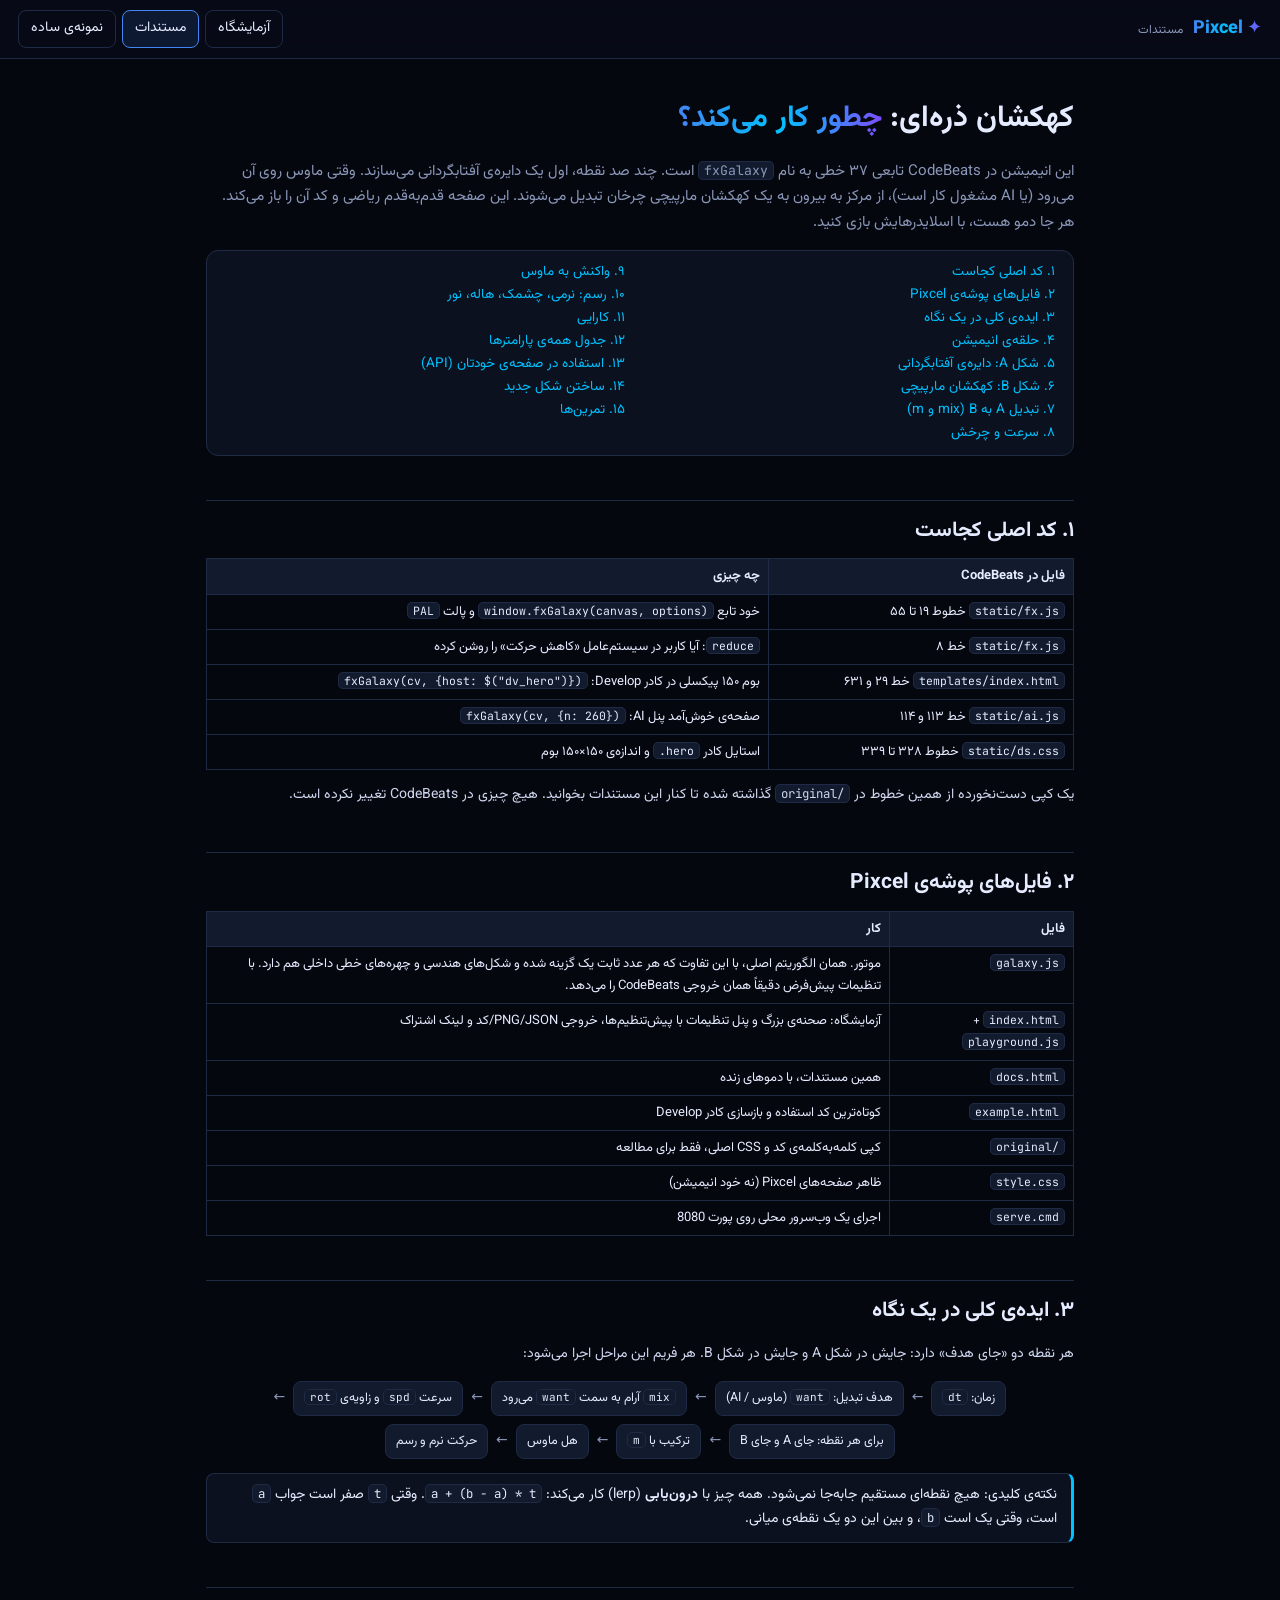
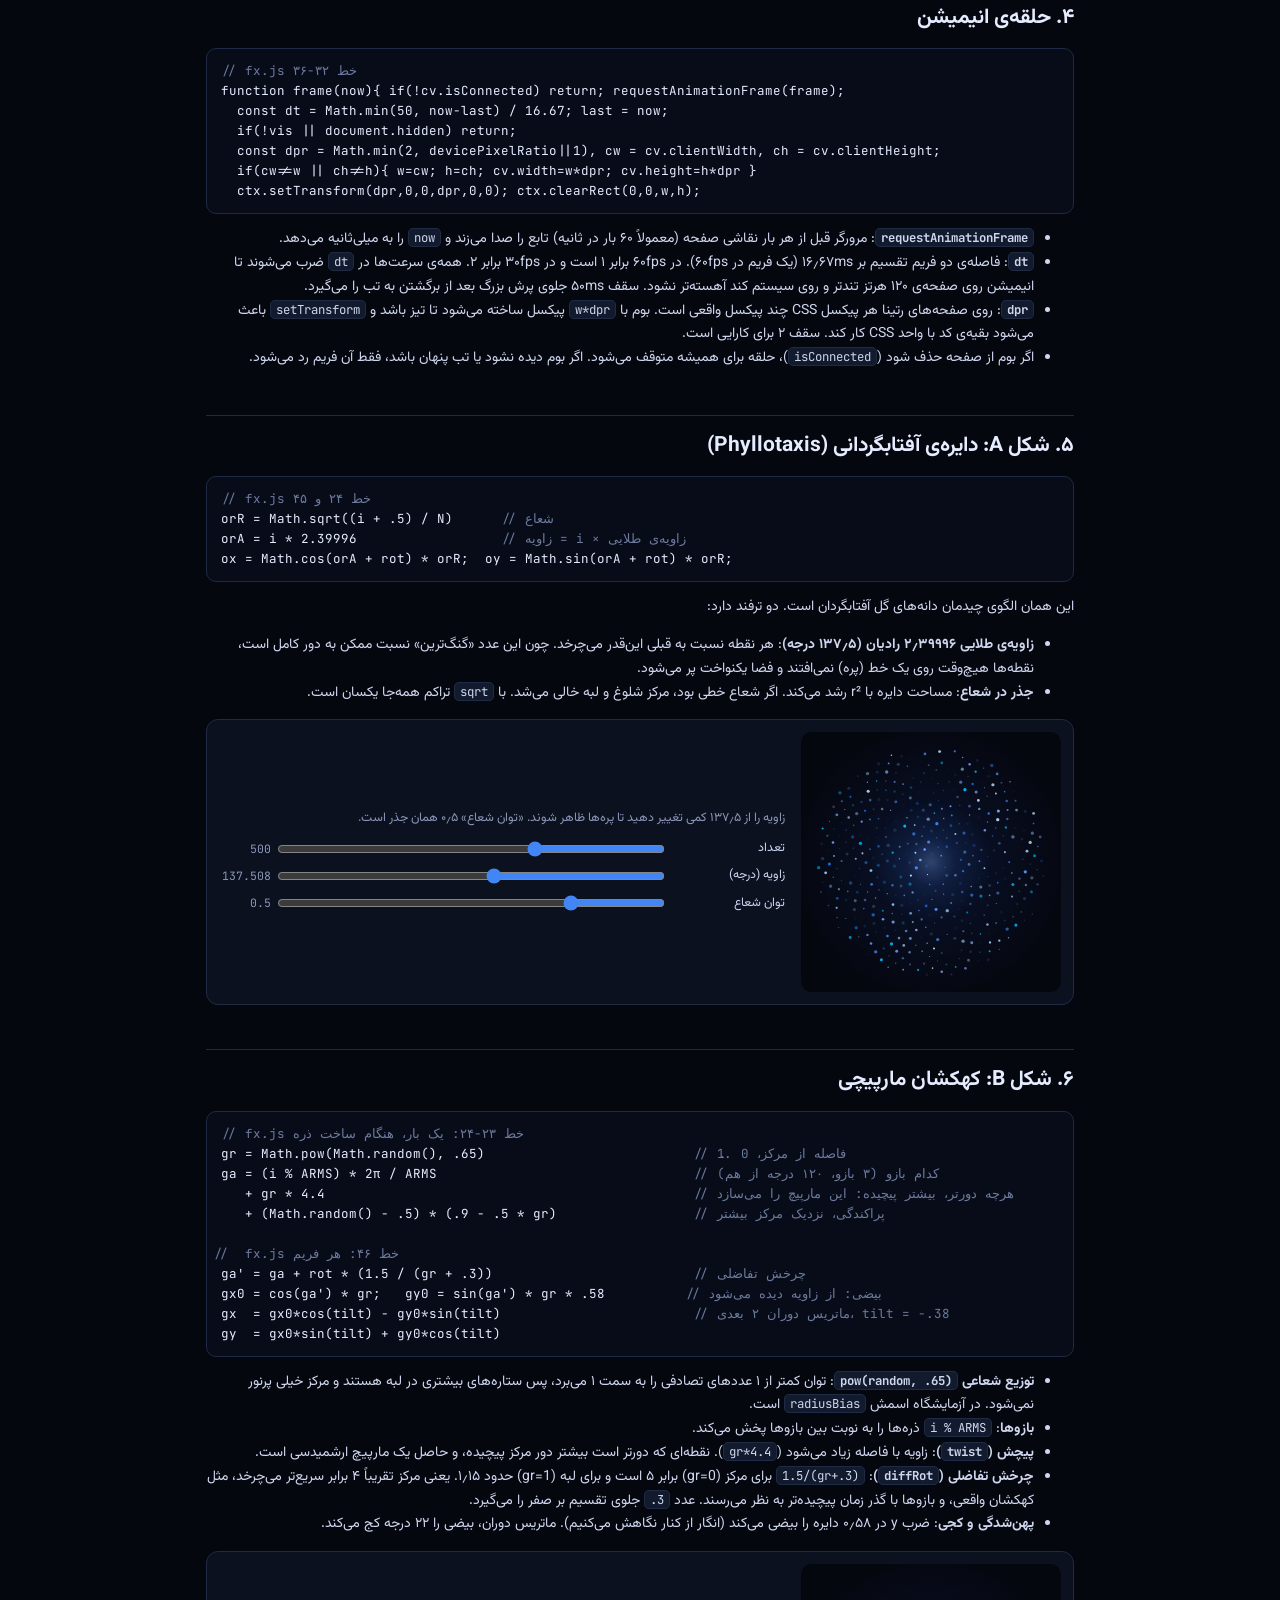
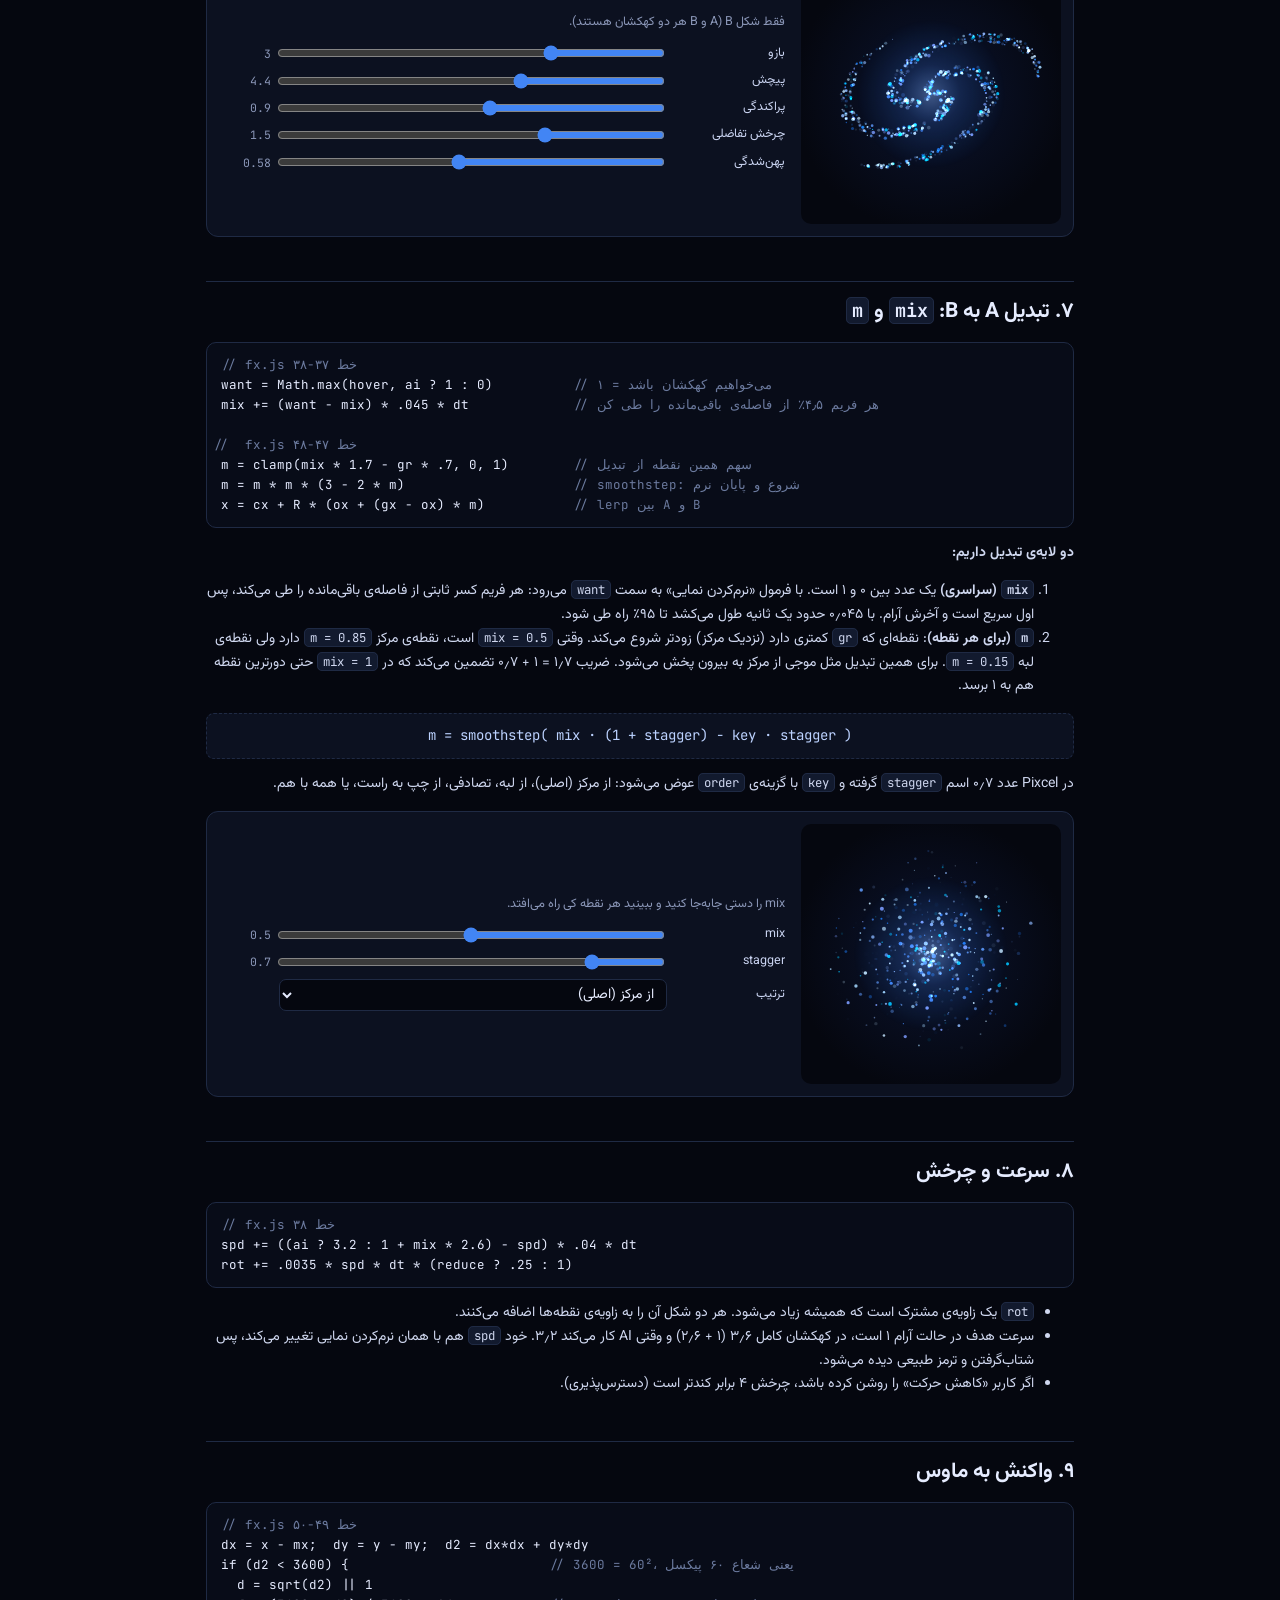
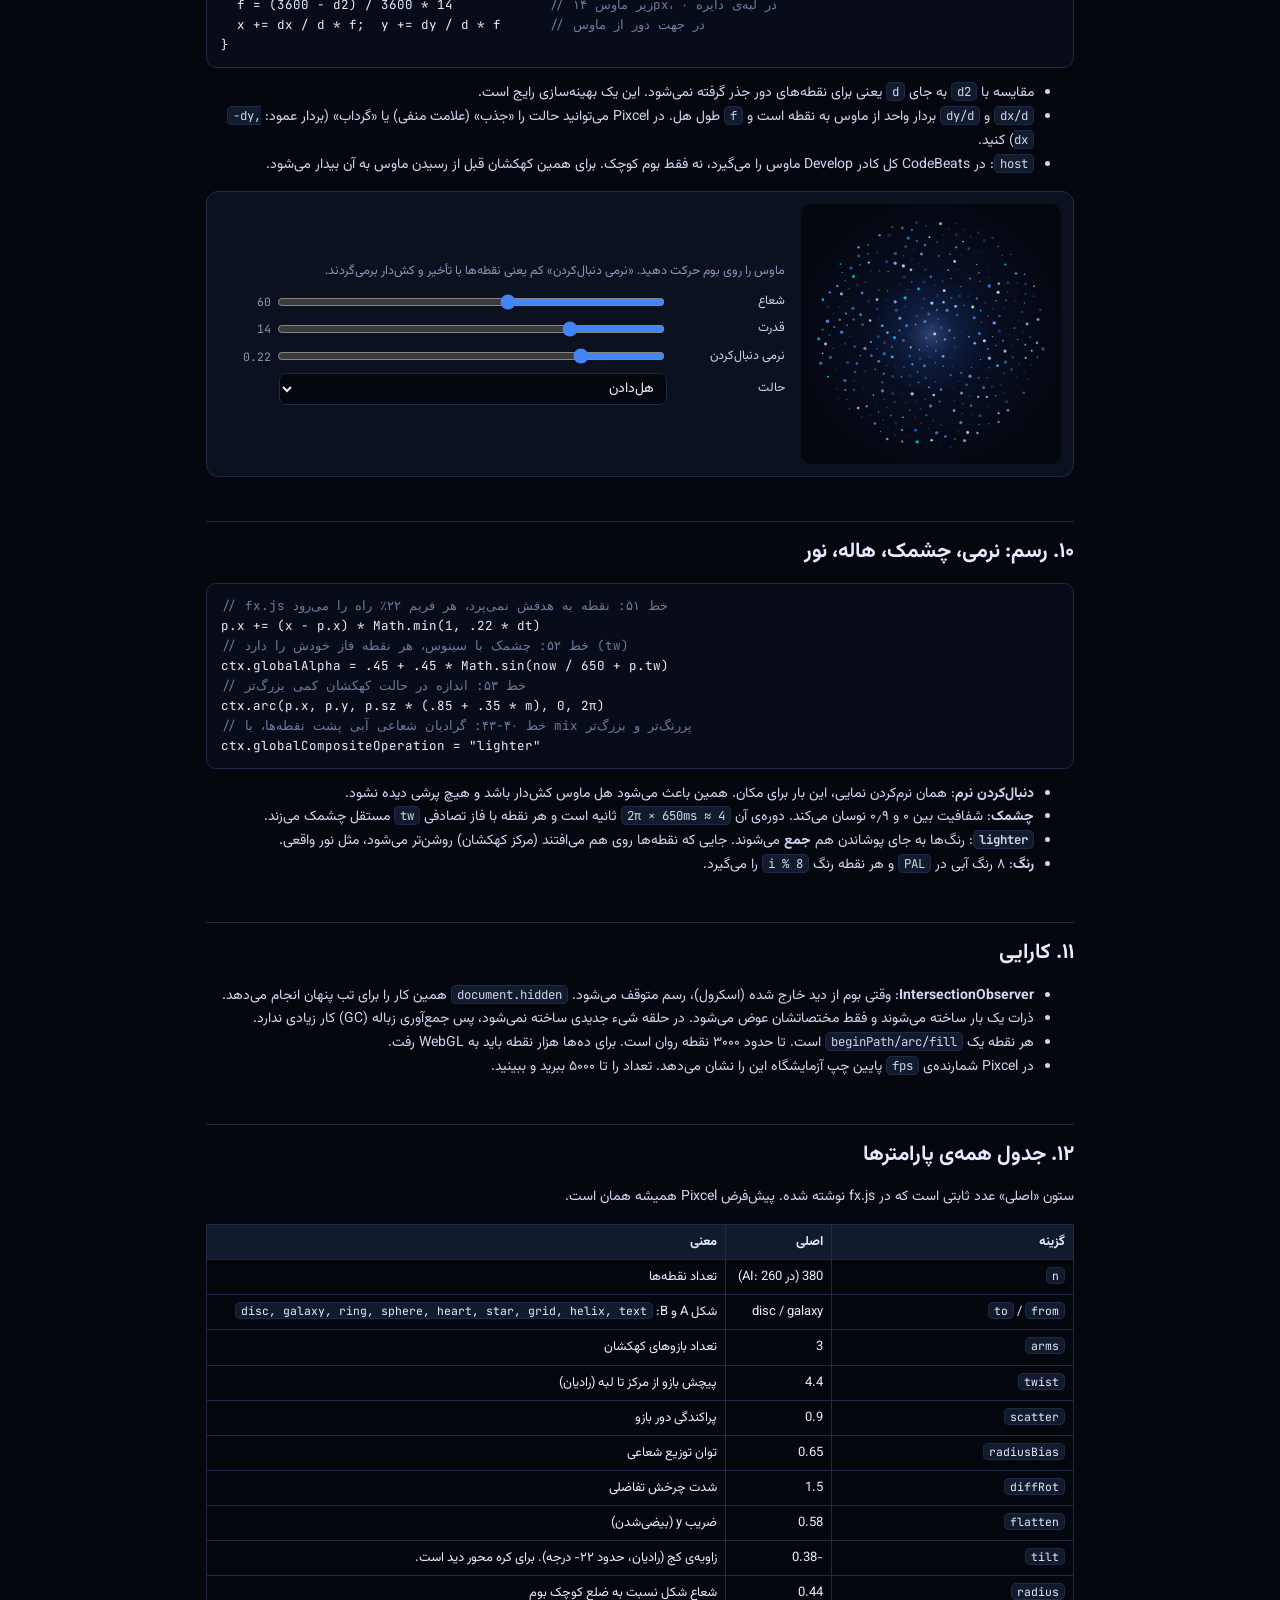
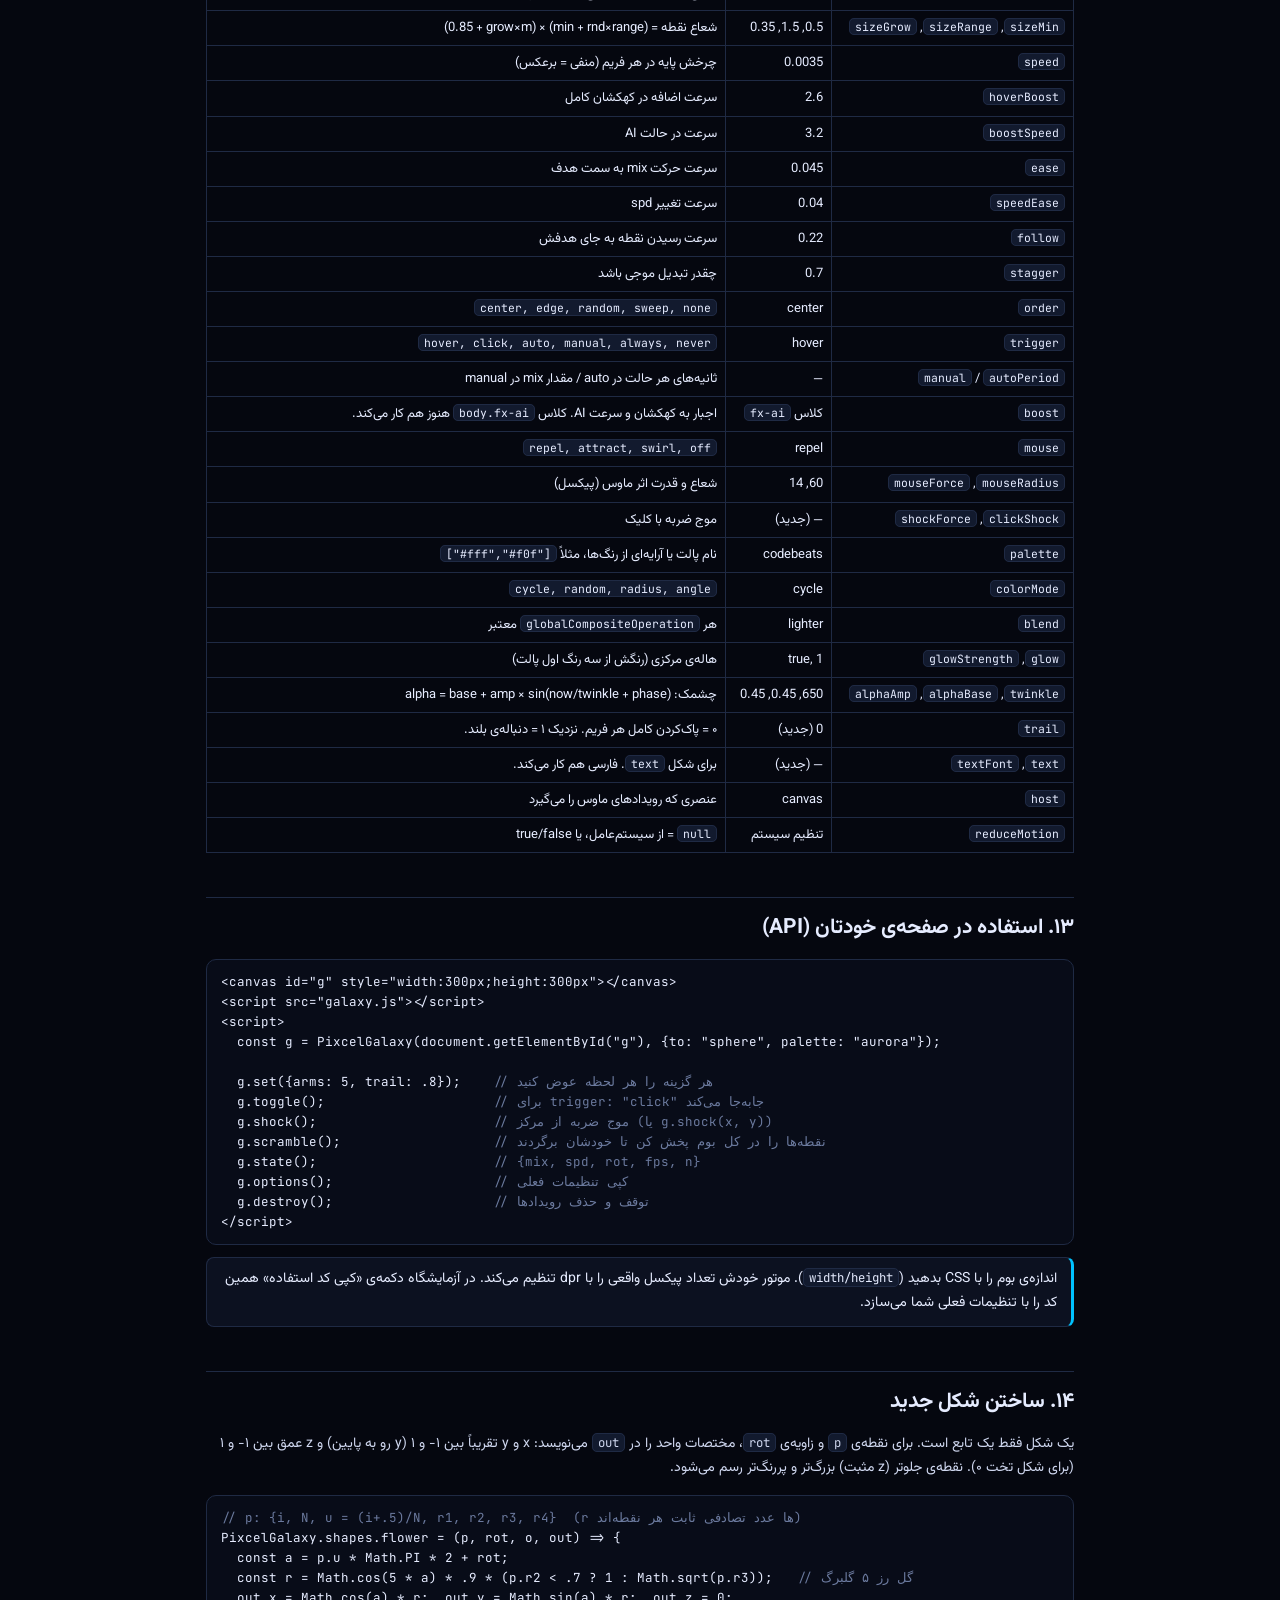
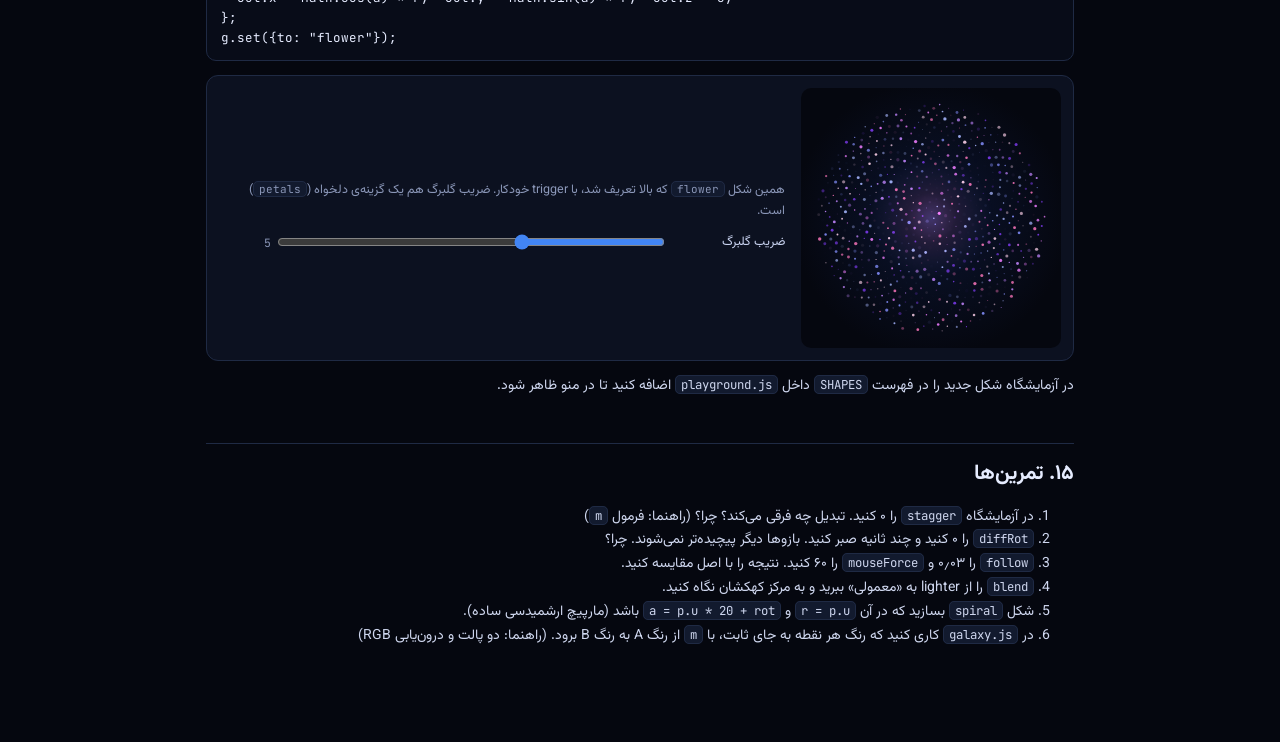
==== commit d8fe01ae: "2026-20-10" ====
--- a/docs.html
+++ b/docs.html
@@ -14,7 +14,7 @@
 
 <article class="doc">
 <h1>کهکشان ذره‌ای: <span class="grad">چطور کار می‌کند؟</span></h1>
-<p class="lead">این انیمیشن در tsPro تابعی ۳۷ خطی به نام <code>fxGalaxy</code> است. چند صد نقطه، اول یک دایره‌ی آفتابگردانی می‌سازند. وقتی ماوس روی آن می‌رود (یا AI مشغول کار است)، از مرکز به بیرون به یک کهکشان مارپیچی چرخان تبدیل می‌شوند. این صفحه قدم‌به‌قدم ریاضی و کد آن را باز می‌کند. هر جا دمو هست، با اسلایدرهایش بازی کنید.</p>
+<p class="lead">این انیمیشن در CodeBeats تابعی ۳۷ خطی به نام <code>fxGalaxy</code> است. چند صد نقطه، اول یک دایره‌ی آفتابگردانی می‌سازند. وقتی ماوس روی آن می‌رود (یا AI مشغول کار است)، از مرکز به بیرون به یک کهکشان مارپیچی چرخان تبدیل می‌شوند. این صفحه قدم‌به‌قدم ریاضی و کد آن را باز می‌کند. هر جا دمو هست، با اسلایدرهایش بازی کنید.</p>
 
 <div class="toc">
  <a href="#src">۱. کد اصلی کجاست</a><br>
@@ -37,20 +37,20 @@
 <!-- ============================================================ -->
 <h2 id="src">۱. کد اصلی کجاست</h2>
 <table>
- <tr><th>فایل در tsPro</th><th>چه چیزی</th></tr>
+ <tr><th>فایل در CodeBeats</th><th>چه چیزی</th></tr>
  <tr><td><code>static/fx.js</code> خطوط ۱۹ تا ۵۵</td><td>خود تابع <code>window.fxGalaxy(canvas, options)</code> و پالت <code>PAL</code></td></tr>
  <tr><td><code>static/fx.js</code> خط ۸</td><td><code>reduce</code>: آیا کاربر در سیستم‌عامل «کاهش حرکت» را روشن کرده</td></tr>
  <tr><td><code>templates/index.html</code> خط ۲۹ و ۶۳۱</td><td>بوم ۱۵۰ پیکسلی در کادر Develop: <code>fxGalaxy(cv, {host: $("dv_hero")})</code></td></tr>
  <tr><td><code>static/ai.js</code> خط ۱۱۳ و ۱۱۴</td><td>صفحه‌ی خوش‌آمد پنل AI: <code>fxGalaxy(cv, {n: 260})</code></td></tr>
  <tr><td><code>static/ds.css</code> خطوط ۳۲۸ تا ۳۳۹</td><td>استایل کادر <code>.hero</code> و اندازه‌ی ۱۵۰×۱۵۰ بوم</td></tr>
 </table>
-<p>یک کپی دست‌نخورده از همین خطوط در <code>original/</code> گذاشته شده تا کنار این مستندات بخوانید. هیچ چیزی در tsPro تغییر نکرده است.</p>
+<p>یک کپی دست‌نخورده از همین خطوط در <code>original/</code> گذاشته شده تا کنار این مستندات بخوانید. هیچ چیزی در CodeBeats تغییر نکرده است.</p>
 
 <!-- ============================================================ -->
 <h2 id="files">۲. فایل‌های پوشه‌ی Pixcel</h2>
 <table>
  <tr><th>فایل</th><th>کار</th></tr>
- <tr><td><code>galaxy.js</code></td><td>موتور. همان الگوریتم اصلی، با این تفاوت که هر عدد ثابت یک گزینه شده و شکل‌های هندسی و چهره‌های خطی داخلی هم دارد. با تنظیمات پیش‌فرض دقیقاً همان خروجی tsPro را می‌دهد.</td></tr>
+ <tr><td><code>galaxy.js</code></td><td>موتور. همان الگوریتم اصلی، با این تفاوت که هر عدد ثابت یک گزینه شده و شکل‌های هندسی و چهره‌های خطی داخلی هم دارد. با تنظیمات پیش‌فرض دقیقاً همان خروجی CodeBeats را می‌دهد.</td></tr>
  <tr><td><code>index.html</code> + <code>playground.js</code></td><td>آزمایشگاه: صحنه‌ی بزرگ و پنل تنظیمات با پیش‌تنظیم‌ها، خروجی PNG/JSON/کد و لینک اشتراک</td></tr>
  <tr><td><code>docs.html</code></td><td>همین مستندات، با دموهای زنده</td></tr>
  <tr><td><code>example.html</code></td><td>کوتاه‌ترین کد استفاده و بازسازی کادر Develop</td></tr>
@@ -167,7 +167,7 @@
 <ul>
  <li>مقایسه با <code>d2</code> به جای <code>d</code> یعنی برای نقطه‌های دور جذر گرفته نمی‌شود. این یک بهینه‌سازی رایج است.</li>
  <li><code>dx/d</code> و <code>dy/d</code> بردار واحد از ماوس به نقطه است و <code>f</code> طول هل. در Pixcel می‌توانید حالت را «جذب» (علامت منفی) یا «گرداب» (بردار عمود: <code>-dy, dx</code>) کنید.</li>
- <li><code>host</code>: در tsPro کل کادر Develop ماوس را می‌گیرد، نه فقط بوم کوچک. برای همین کهکشان قبل از رسیدن ماوس به آن بیدار می‌شود.</li>
+ <li><code>host</code>: در CodeBeats کل کادر Develop ماوس را می‌گیرد، نه فقط بوم کوچک. برای همین کهکشان قبل از رسیدن ماوس به آن بیدار می‌شود.</li>
 </ul>
 <div class="demo" id="d4"><canvas></canvas><div><div class="cap">ماوس را روی بوم حرکت دهید. «نرمی دنبال‌کردن» کم یعنی نقطه‌ها با تأخیر و کش‌دار برمی‌گردند.</div></div></div>
 
@@ -227,7 +227,7 @@
  <tr><td><code>mouse</code></td><td>repel</td><td><code>repel, attract, swirl, off</code></td></tr>
  <tr><td><code>mouseRadius</code>, <code>mouseForce</code></td><td>60, 14</td><td>شعاع و قدرت اثر ماوس (پیکسل)</td></tr>
  <tr><td><code>clickShock</code>, <code>shockForce</code></td><td>— (جدید)</td><td>موج ضربه با کلیک</td></tr>
- <tr><td><code>palette</code></td><td>tspro</td><td>نام پالت یا آرایه‌ای از رنگ‌ها، مثلاً <code>["#fff","#f0f"]</code></td></tr>
+ <tr><td><code>palette</code></td><td>codebeats</td><td>نام پالت یا آرایه‌ای از رنگ‌ها، مثلاً <code>["#fff","#f0f"]</code></td></tr>
  <tr><td><code>colorMode</code></td><td>cycle</td><td><code>cycle, random, radius, angle</code></td></tr>
  <tr><td><code>blend</code></td><td>lighter</td><td>هر <code>globalCompositeOperation</code> معتبر</td></tr>
  <tr><td><code>glow</code>, <code>glowStrength</code></td><td>true, 1</td><td>هاله‌ی مرکزی (رنگش از سه رنگ اول پالت)</td></tr>
--- a/style.css
+++ b/style.css
@@ -34,7 +34,7 @@
 .stage{position:relative;overflow:hidden;display:grid;place-items:center;background:radial-gradient(ellipse at center,#0b1430 0,var(--stage-bg,#05070f) 70%)}
 .stage canvas{width:100%;height:100%;display:block;cursor:crosshair}
 .stage.small canvas{width:150px;height:150px}
-.stage.small::before{content:"اندازه‌ی واقعی در tsPro (150×150)";position:absolute;top:calc(50% - 105px);color:var(--muted);font-size:12px}
+.stage.small::before{content:"اندازه‌ی واقعی در CodeBeats (150×150)";position:absolute;top:calc(50% - 105px);color:var(--muted);font-size:12px}
 .hud{position:absolute;inset-inline-start:12px;bottom:12px;font-family:var(--mono);font-size:11.5px;color:var(--muted);background:rgba(5,7,15,.6);border:1px solid var(--line);border-radius:8px;padding:6px 10px;direction:ltr;pointer-events:none;white-space:pre}
 .hud .bar{display:inline-block;width:80px;height:6px;border-radius:3px;background:var(--line);vertical-align:middle;overflow:hidden}
 .hud .bar i{display:block;height:100%;background:linear-gradient(90deg,#4285f4,#00c2ff)}
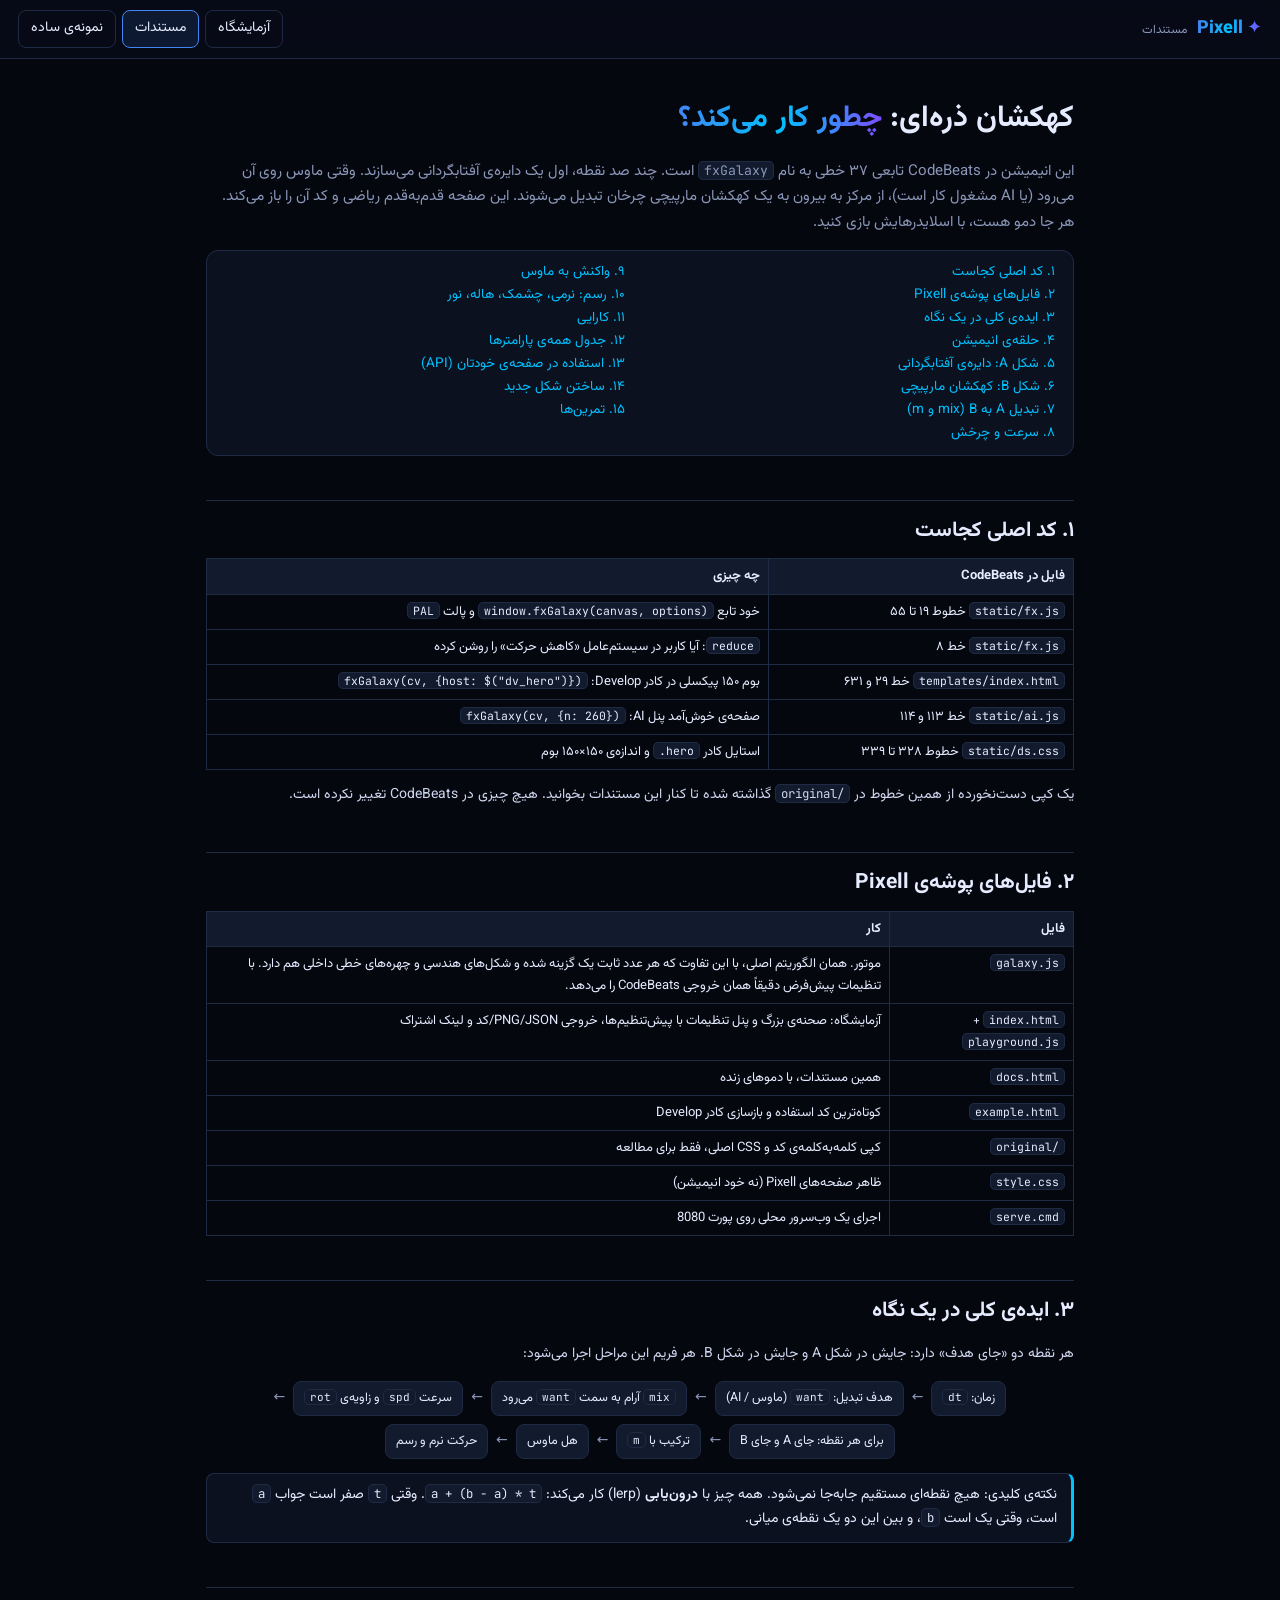
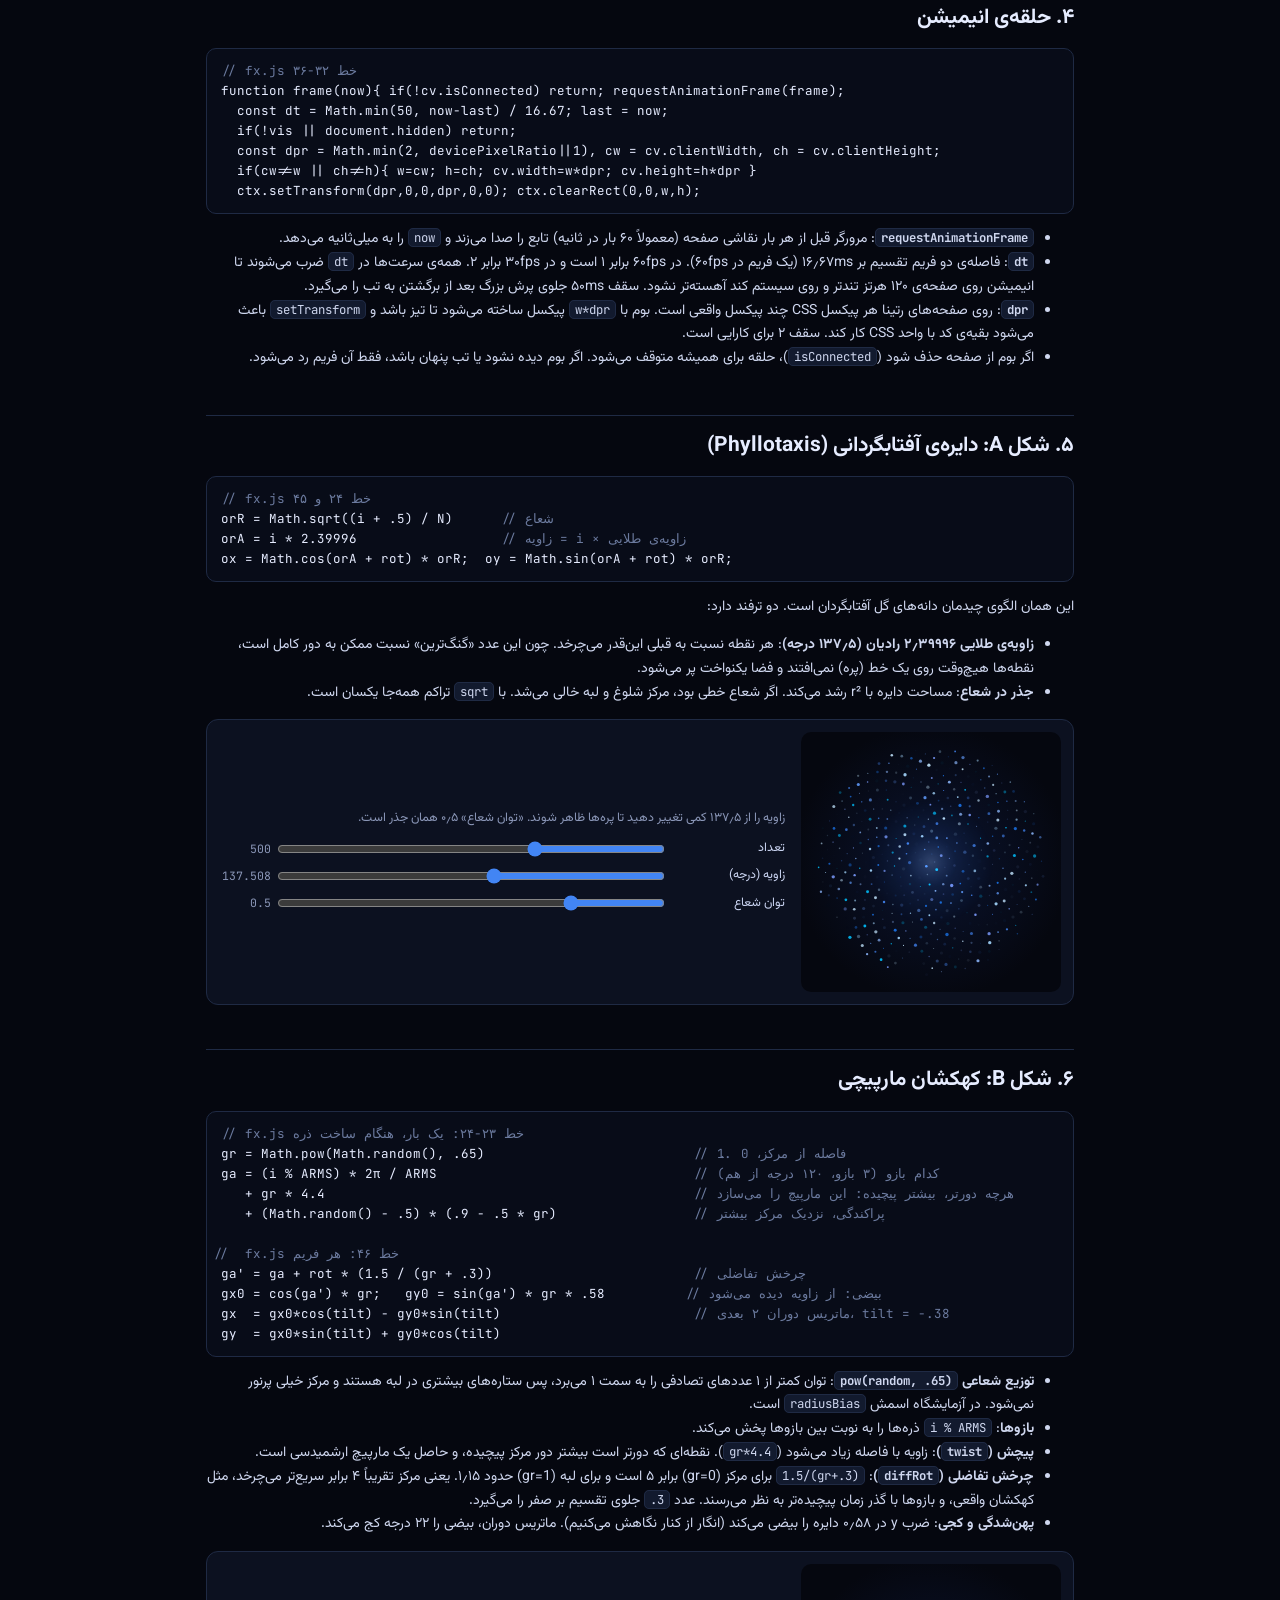
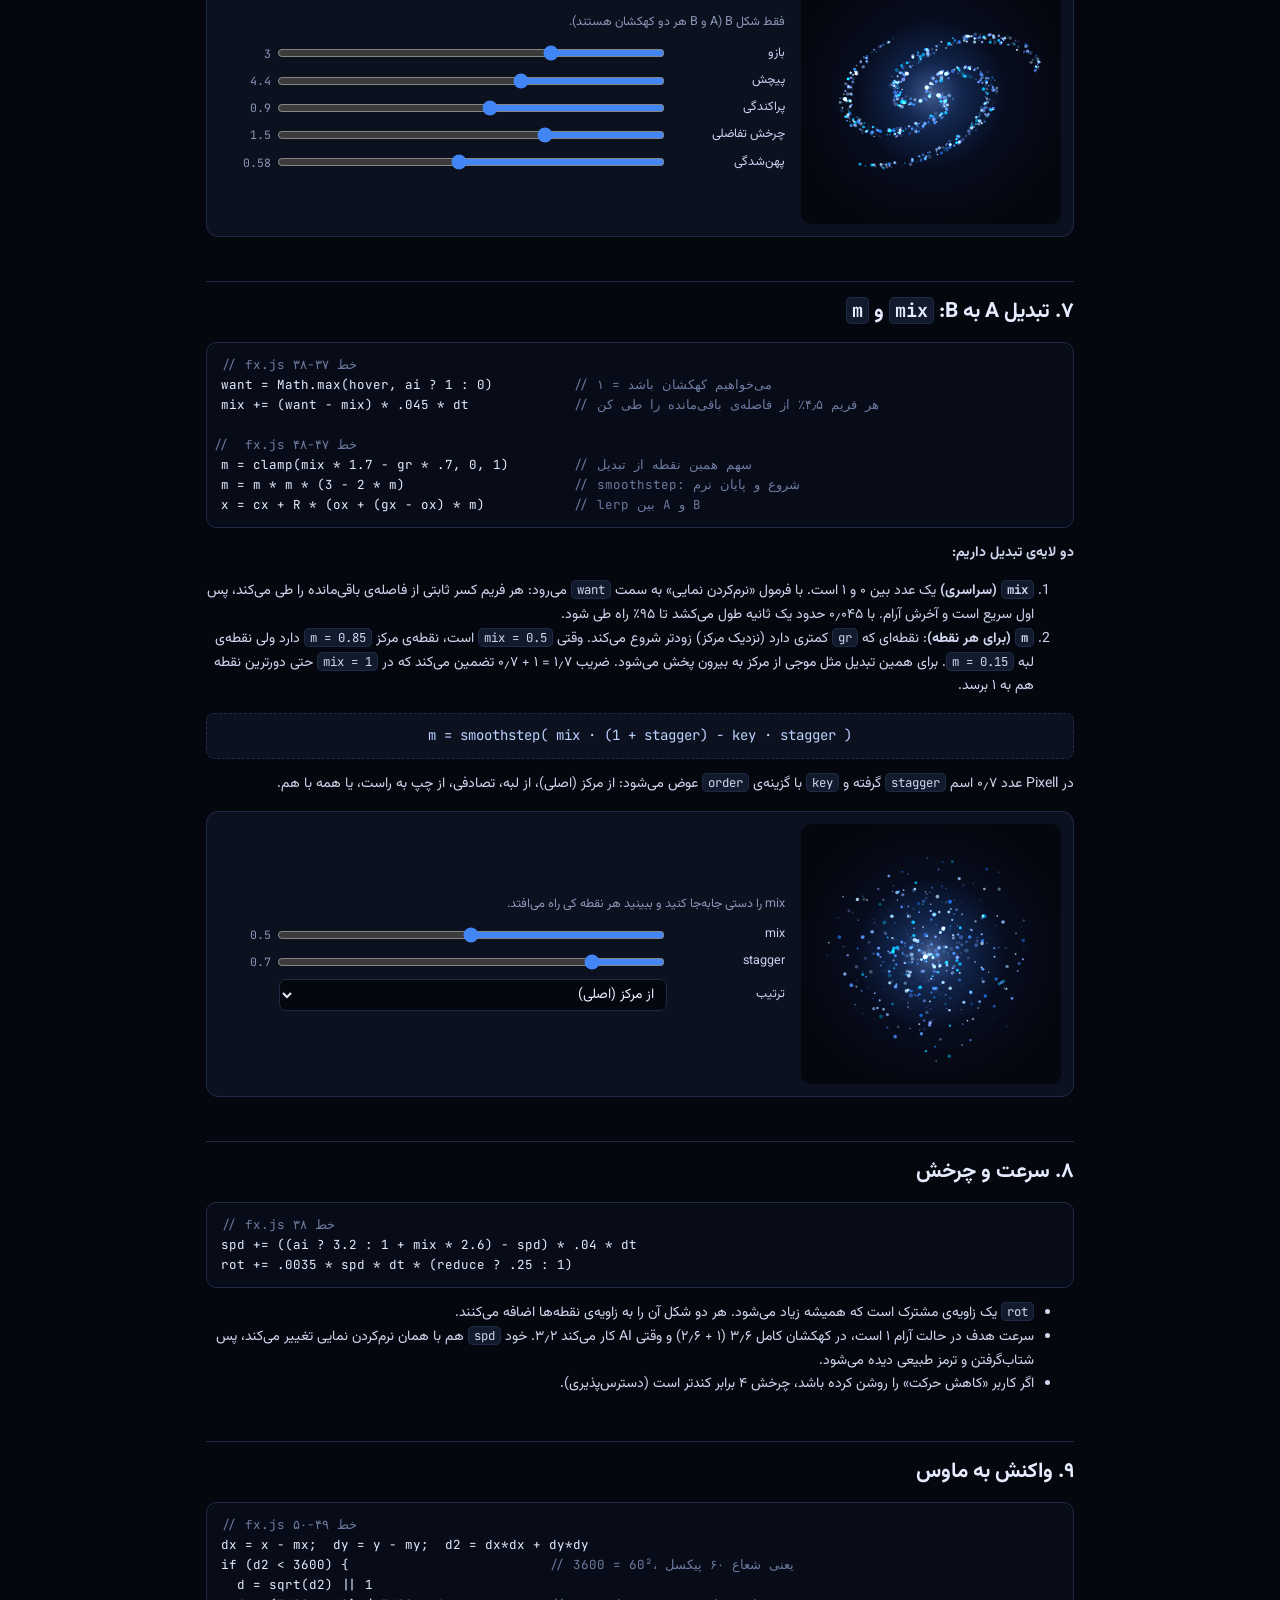
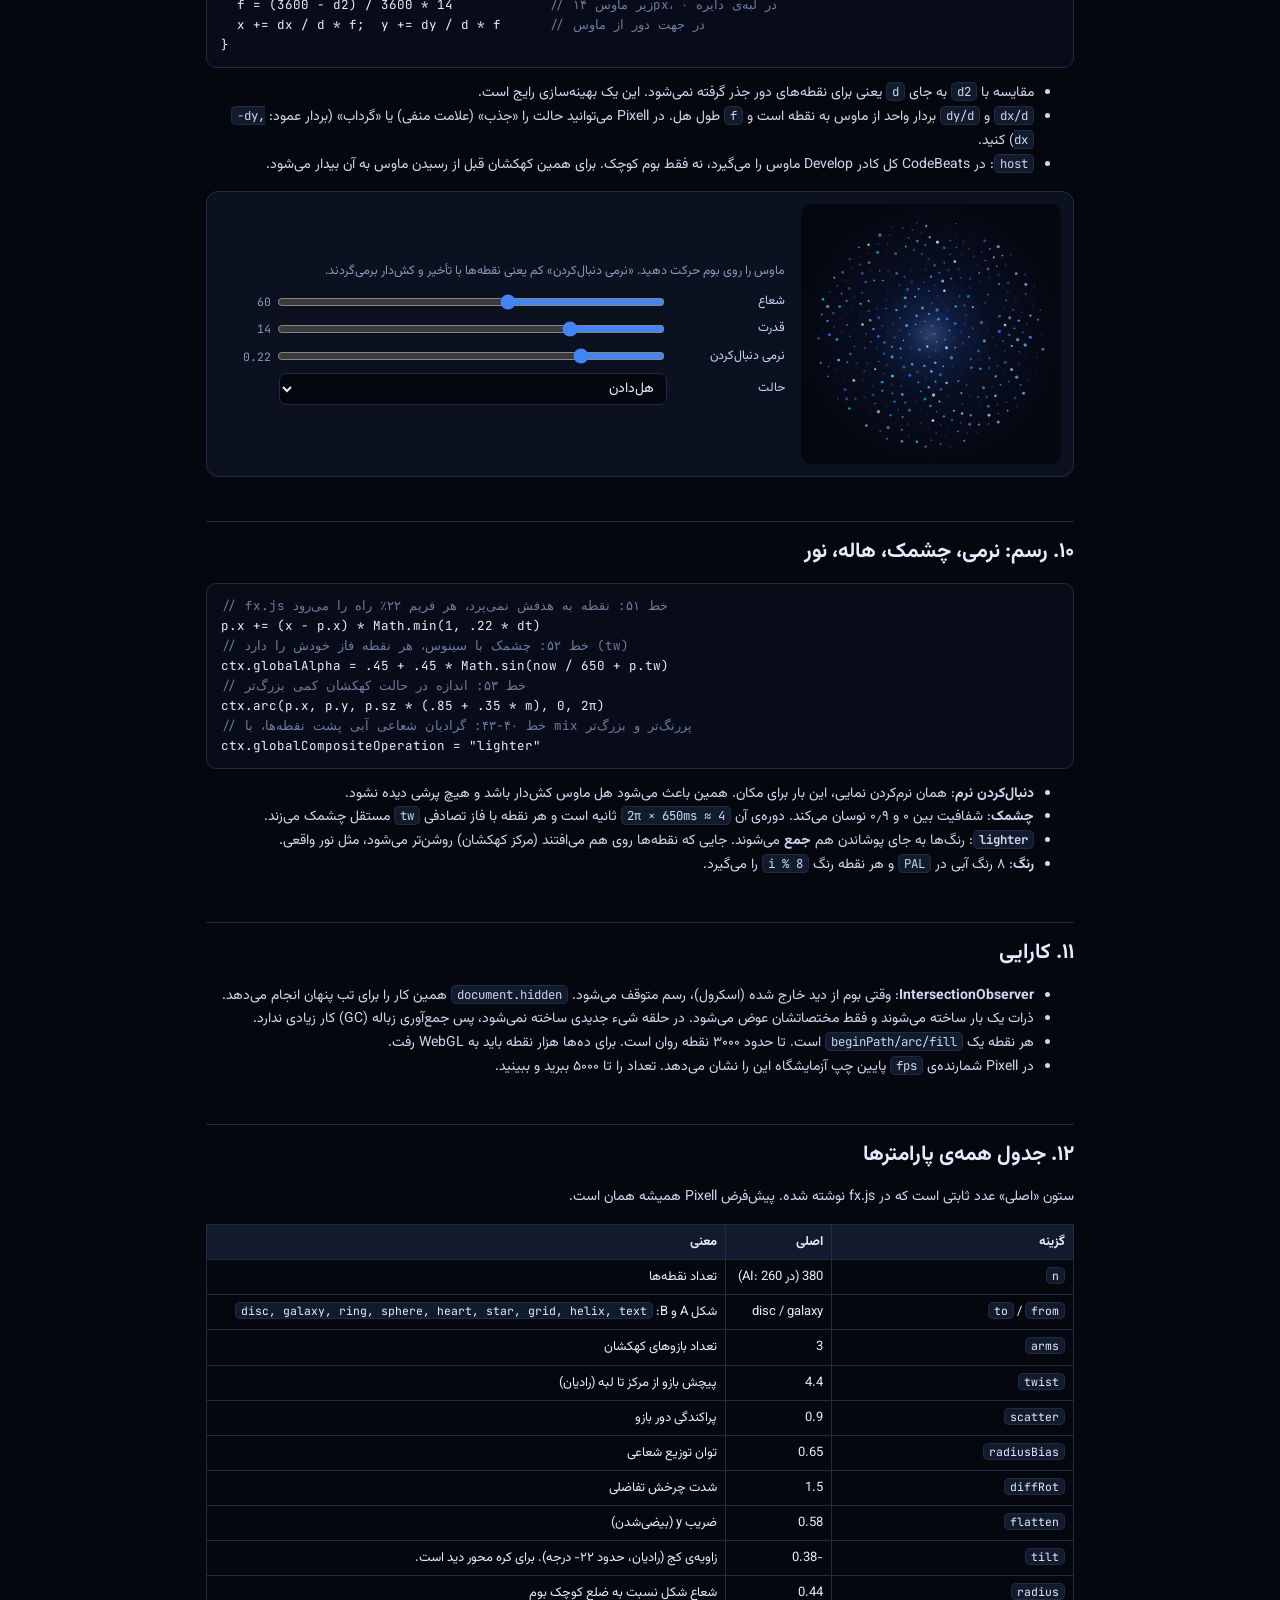
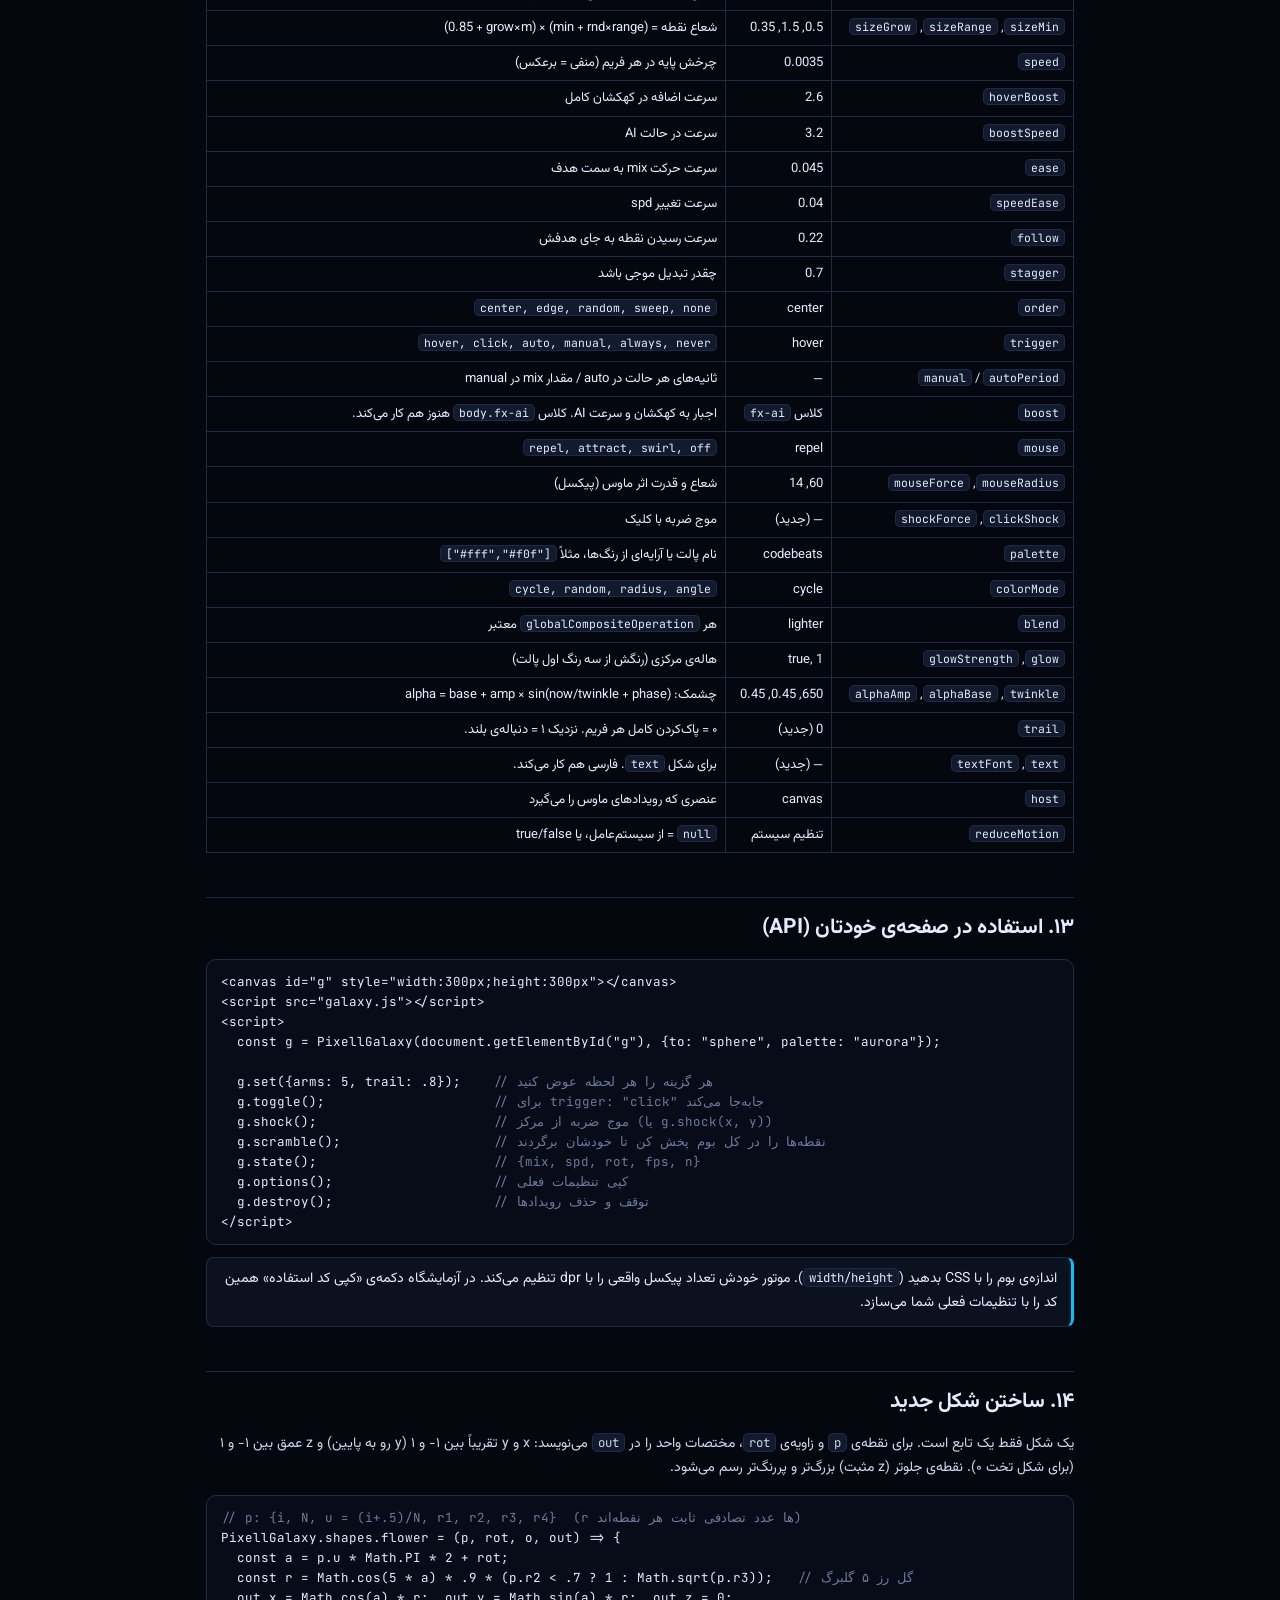
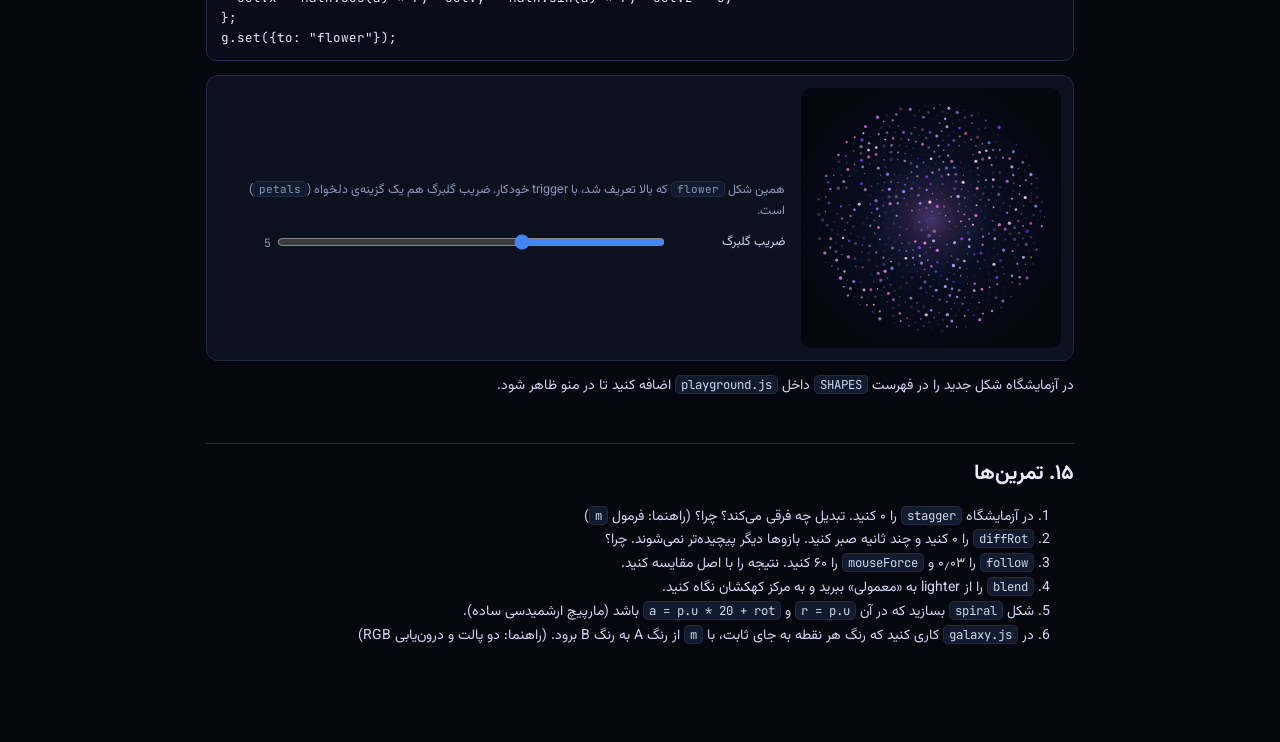
==== commit cd56c094: "2026-20-10" ====
--- a/docs.html
+++ b/docs.html
@@ -3,12 +3,12 @@
 <head>
 <meta charset="utf-8">
 <meta name="viewport" content="width=device-width,initial-scale=1">
-<title>Pixcel Galaxy Docs</title>
+<title>Pixell Galaxy Docs</title>
 <link rel="stylesheet" href="style.css">
 </head>
 <body>
 <header class="top">
- <div class="brand"><span class="grad">✦ Pixcel</span><small>مستندات</small></div>
+ <div class="brand"><span class="grad">✦ Pixell</span><small>مستندات</small></div>
  <nav><a href="index.html">آزمایشگاه</a><a class="on" href="docs.html">مستندات</a><a href="example.html">نمونه‌ی ساده</a></nav>
 </header>
 
@@ -18,7 +18,7 @@
 
 <div class="toc">
  <a href="#src">۱. کد اصلی کجاست</a><br>
- <a href="#files">۲. فایل‌های پوشه‌ی Pixcel</a><br>
+ <a href="#files">۲. فایل‌های پوشه‌ی Pixell</a><br>
  <a href="#idea">۳. ایده‌ی کلی در یک نگاه</a><br>
  <a href="#loop">۴. حلقه‌ی انیمیشن</a><br>
  <a href="#disc">۵. شکل A: دایره‌ی آفتابگردانی</a><br>
@@ -47,7 +47,7 @@
 <p>یک کپی دست‌نخورده از همین خطوط در <code>original/</code> گذاشته شده تا کنار این مستندات بخوانید. هیچ چیزی در CodeBeats تغییر نکرده است.</p>
 
 <!-- ============================================================ -->
-<h2 id="files">۲. فایل‌های پوشه‌ی Pixcel</h2>
+<h2 id="files">۲. فایل‌های پوشه‌ی Pixell</h2>
 <table>
  <tr><th>فایل</th><th>کار</th></tr>
  <tr><td><code>galaxy.js</code></td><td>موتور. همان الگوریتم اصلی، با این تفاوت که هر عدد ثابت یک گزینه شده و شکل‌های هندسی و چهره‌های خطی داخلی هم دارد. با تنظیمات پیش‌فرض دقیقاً همان خروجی CodeBeats را می‌دهد.</td></tr>
@@ -55,7 +55,7 @@
  <tr><td><code>docs.html</code></td><td>همین مستندات، با دموهای زنده</td></tr>
  <tr><td><code>example.html</code></td><td>کوتاه‌ترین کد استفاده و بازسازی کادر Develop</td></tr>
  <tr><td><code>original/</code></td><td>کپی کلمه‌به‌کلمه‌ی کد و CSS اصلی، فقط برای مطالعه</td></tr>
- <tr><td><code>style.css</code></td><td>ظاهر صفحه‌های Pixcel (نه خود انیمیشن)</td></tr>
+ <tr><td><code>style.css</code></td><td>ظاهر صفحه‌های Pixell (نه خود انیمیشن)</td></tr>
  <tr><td><code>serve.cmd</code></td><td>اجرای یک وب‌سرور محلی روی پورت 8080</td></tr>
 </table>
 
@@ -141,7 +141,7 @@
  <li><b><code>m</code> (برای هر نقطه)</b>: نقطه‌ای که <code>gr</code> کمتری دارد (نزدیک مرکز) زودتر شروع می‌کند. وقتی <code>mix = 0.5</code> است، نقطه‌ی مرکز <code>m = 0.85</code> دارد ولی نقطه‌ی لبه <code>m = 0.15</code>. برای همین تبدیل مثل موجی از مرکز به بیرون پخش می‌شود. ضریب ۱٫۷ = ۱ + ۰٫۷ تضمین می‌کند که در <code>mix = 1</code> حتی دورترین نقطه هم به ۱ برسد.</li>
 </ol>
 <div class="formula">m = smoothstep( mix · (1 + stagger) − key · stagger )</div>
-<p>در Pixcel عدد ۰٫۷ اسم <code>stagger</code> گرفته و <code>key</code> با گزینه‌ی <code>order</code> عوض می‌شود: از مرکز (اصلی)، از لبه، تصادفی، از چپ به راست، یا همه با هم.</p>
+<p>در Pixell عدد ۰٫۷ اسم <code>stagger</code> گرفته و <code>key</code> با گزینه‌ی <code>order</code> عوض می‌شود: از مرکز (اصلی)، از لبه، تصادفی، از چپ به راست، یا همه با هم.</p>
 <div class="demo" id="d3"><canvas></canvas><div><div class="cap">mix را دستی جابه‌جا کنید و ببینید هر نقطه کی راه می‌افتد.</div></div></div>
 
 <!-- ============================================================ -->
@@ -166,7 +166,7 @@
 }</pre>
 <ul>
  <li>مقایسه با <code>d2</code> به جای <code>d</code> یعنی برای نقطه‌های دور جذر گرفته نمی‌شود. این یک بهینه‌سازی رایج است.</li>
- <li><code>dx/d</code> و <code>dy/d</code> بردار واحد از ماوس به نقطه است و <code>f</code> طول هل. در Pixcel می‌توانید حالت را «جذب» (علامت منفی) یا «گرداب» (بردار عمود: <code>-dy, dx</code>) کنید.</li>
+ <li><code>dx/d</code> و <code>dy/d</code> بردار واحد از ماوس به نقطه است و <code>f</code> طول هل. در Pixell می‌توانید حالت را «جذب» (علامت منفی) یا «گرداب» (بردار عمود: <code>-dy, dx</code>) کنید.</li>
  <li><code>host</code>: در CodeBeats کل کادر Develop ماوس را می‌گیرد، نه فقط بوم کوچک. برای همین کهکشان قبل از رسیدن ماوس به آن بیدار می‌شود.</li>
 </ul>
 <div class="demo" id="d4"><canvas></canvas><div><div class="cap">ماوس را روی بوم حرکت دهید. «نرمی دنبال‌کردن» کم یعنی نقطه‌ها با تأخیر و کش‌دار برمی‌گردند.</div></div></div>
@@ -194,12 +194,12 @@
  <li><b>IntersectionObserver</b>: وقتی بوم از دید خارج شده (اسکرول)، رسم متوقف می‌شود. <code>document.hidden</code> همین کار را برای تب پنهان انجام می‌دهد.</li>
  <li>ذرات یک بار ساخته می‌شوند و فقط مختصاتشان عوض می‌شود. در حلقه شیء جدیدی ساخته نمی‌شود، پس جمع‌آوری زباله (GC) کار زیادی ندارد.</li>
  <li>هر نقطه یک <code>beginPath/arc/fill</code> است. تا حدود ۳۰۰۰ نقطه روان است. برای ده‌ها هزار نقطه باید به WebGL رفت.</li>
- <li>در Pixcel شمارنده‌ی <code>fps</code> پایین چپ آزمایشگاه این را نشان می‌دهد. تعداد را تا ۵۰۰۰ ببرید و ببینید.</li>
+ <li>در Pixell شمارنده‌ی <code>fps</code> پایین چپ آزمایشگاه این را نشان می‌دهد. تعداد را تا ۵۰۰۰ ببرید و ببینید.</li>
 </ul>
 
 <!-- ============================================================ -->
 <h2 id="params">۱۲. جدول همه‌ی پارامترها</h2>
-<p>ستون «اصلی» عدد ثابتی است که در fx.js نوشته شده. پیش‌فرض Pixcel همیشه همان است.</p>
+<p>ستون «اصلی» عدد ثابتی است که در fx.js نوشته شده. پیش‌فرض Pixell همیشه همان است.</p>
 <table>
  <tr><th>گزینه</th><th>اصلی</th><th>معنی</th></tr>
  <tr><td><code>n</code></td><td>380 (در AI: 260)</td><td>تعداد نقطه‌ها</td></tr>
@@ -243,7 +243,7 @@
 <pre>&lt;canvas id="g" style="width:300px;height:300px"&gt;&lt;/canvas&gt;
 &lt;script src="galaxy.js"&gt;&lt;/script&gt;
 &lt;script&gt;
-  const g = PixcelGalaxy(document.getElementById("g"), {to: "sphere", palette: "aurora"});
+  const g = PixellGalaxy(document.getElementById("g"), {to: "sphere", palette: "aurora"});
 
   g.set({arms: 5, trail: .8});    <span class="c">// هر گزینه را هر لحظه عوض کنید</span>
   g.toggle();                     <span class="c">// برای trigger: "click" جابه‌جا می‌کند</span>
@@ -259,7 +259,7 @@
 <h2 id="newshape">۱۴. ساختن شکل جدید</h2>
 <p>یک شکل فقط یک تابع است. برای نقطه‌ی <code>p</code> و زاویه‌ی <code>rot</code>، مختصات واحد را در <code>out</code> می‌نویسد: x و y تقریباً بین ۱- و ۱ (y رو به پایین) و z عمق بین ۱- و ۱ (برای شکل تخت ۰). نقطه‌ی جلوتر (z مثبت) بزرگ‌تر و پررنگ‌تر رسم می‌شود.</p>
 <pre><span class="c">// p: {i, N, u = (i+.5)/N, r1, r2, r3, r4}  (r ها عدد تصادفی ثابت هر نقطه‌اند)</span>
-PixcelGalaxy.shapes.flower = (p, rot, o, out) => {
+PixellGalaxy.shapes.flower = (p, rot, o, out) => {
   const a = p.u * Math.PI * 2 + rot;
   const r = Math.cos(5 * a) * .9 * (p.r2 < .7 ? 1 : Math.sqrt(p.r3));   <span class="c">// گل رز ۵ گلبرگ</span>
   out.x = Math.cos(a) * r;  out.y = Math.sin(a) * r;  out.z = 0;
@@ -283,20 +283,20 @@
 <script src="galaxy.js"></script>
 <script>
 /* doc demos: a canvas + a few sliders bound to g.set() */
-PixcelGalaxy.shapes.discDemo = (p, rot, o, out) => {         // disc with a tunable angle and radius power
+PixellGalaxy.shapes.discDemo = (p, rot, o, out) => {         // disc with a tunable angle and radius power
   const r = Math.pow(p.u, o.rPow), a = p.i * o.angle * Math.PI / 180 + rot;
   out.x = Math.cos(a) * r; out.y = Math.sin(a) * r; out.z = 0;
 };
-PixcelGalaxy.shapes.flower = (p, rot, o, out) => {
+PixellGalaxy.shapes.flower = (p, rot, o, out) => {
   const a = p.u * Math.PI * 2 + rot;
   const r = Math.cos((o.petals || 5) * a) * .9 * (p.r2 < .7 ? 1 : Math.sqrt(p.r3));
   out.x = Math.cos(a) * r; out.y = Math.sin(a) * r; out.z = 0;
 };
 function demo(id, opts, ctls) {
   const root = document.getElementById(id), cv = root.querySelector("canvas"), side = root.querySelector("canvas+div");
-  const g = PixcelGalaxy(cv, opts);
+  const g = PixellGalaxy(cv, opts);
   for (const c of ctls) {
-    if (!(c.k in opts)) opts[c.k] = PixcelGalaxy.defaults[c.k];
+    if (!(c.k in opts)) opts[c.k] = PixellGalaxy.defaults[c.k];
     const row = document.createElement("div"); row.className = "ctl" + (c.opts ? " wide" : "");
     const uid = id + "_" + c.k;
     row.innerHTML = `<label for="${uid}">${c.label}</label>`;
